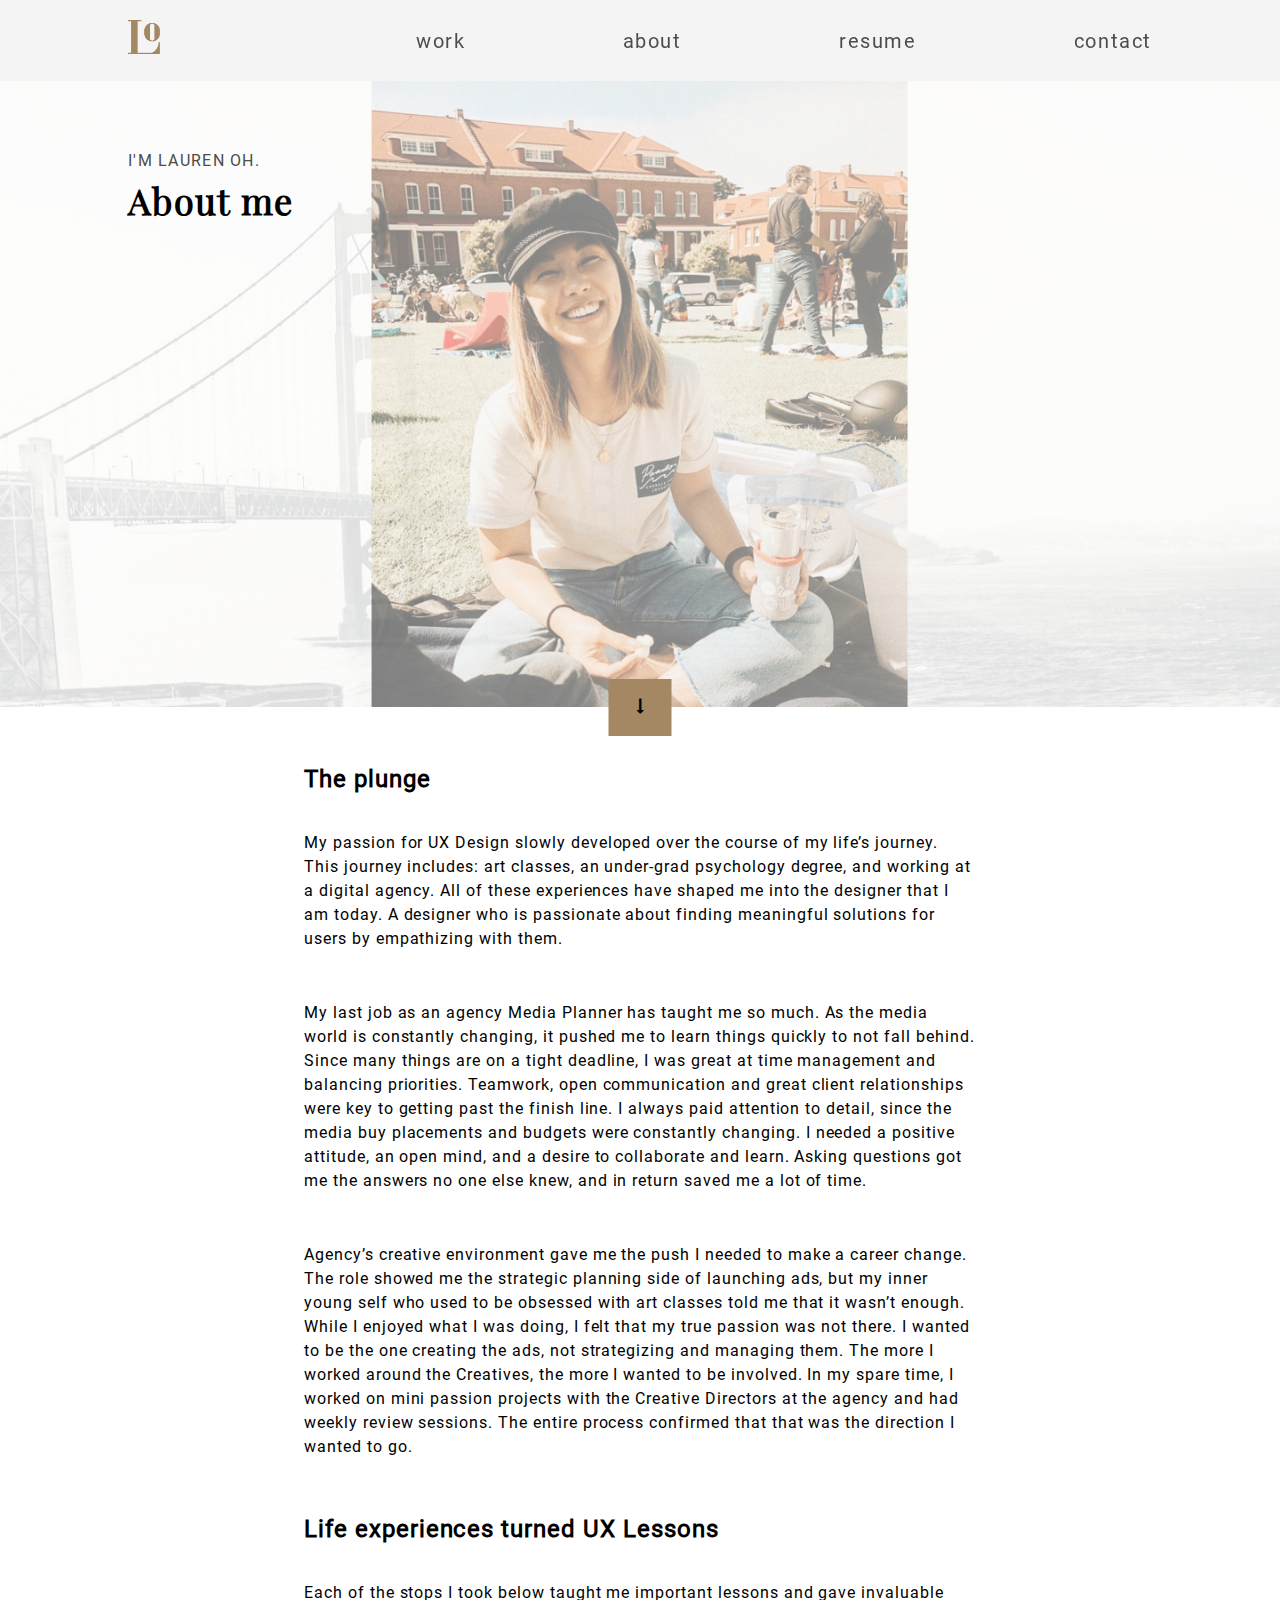
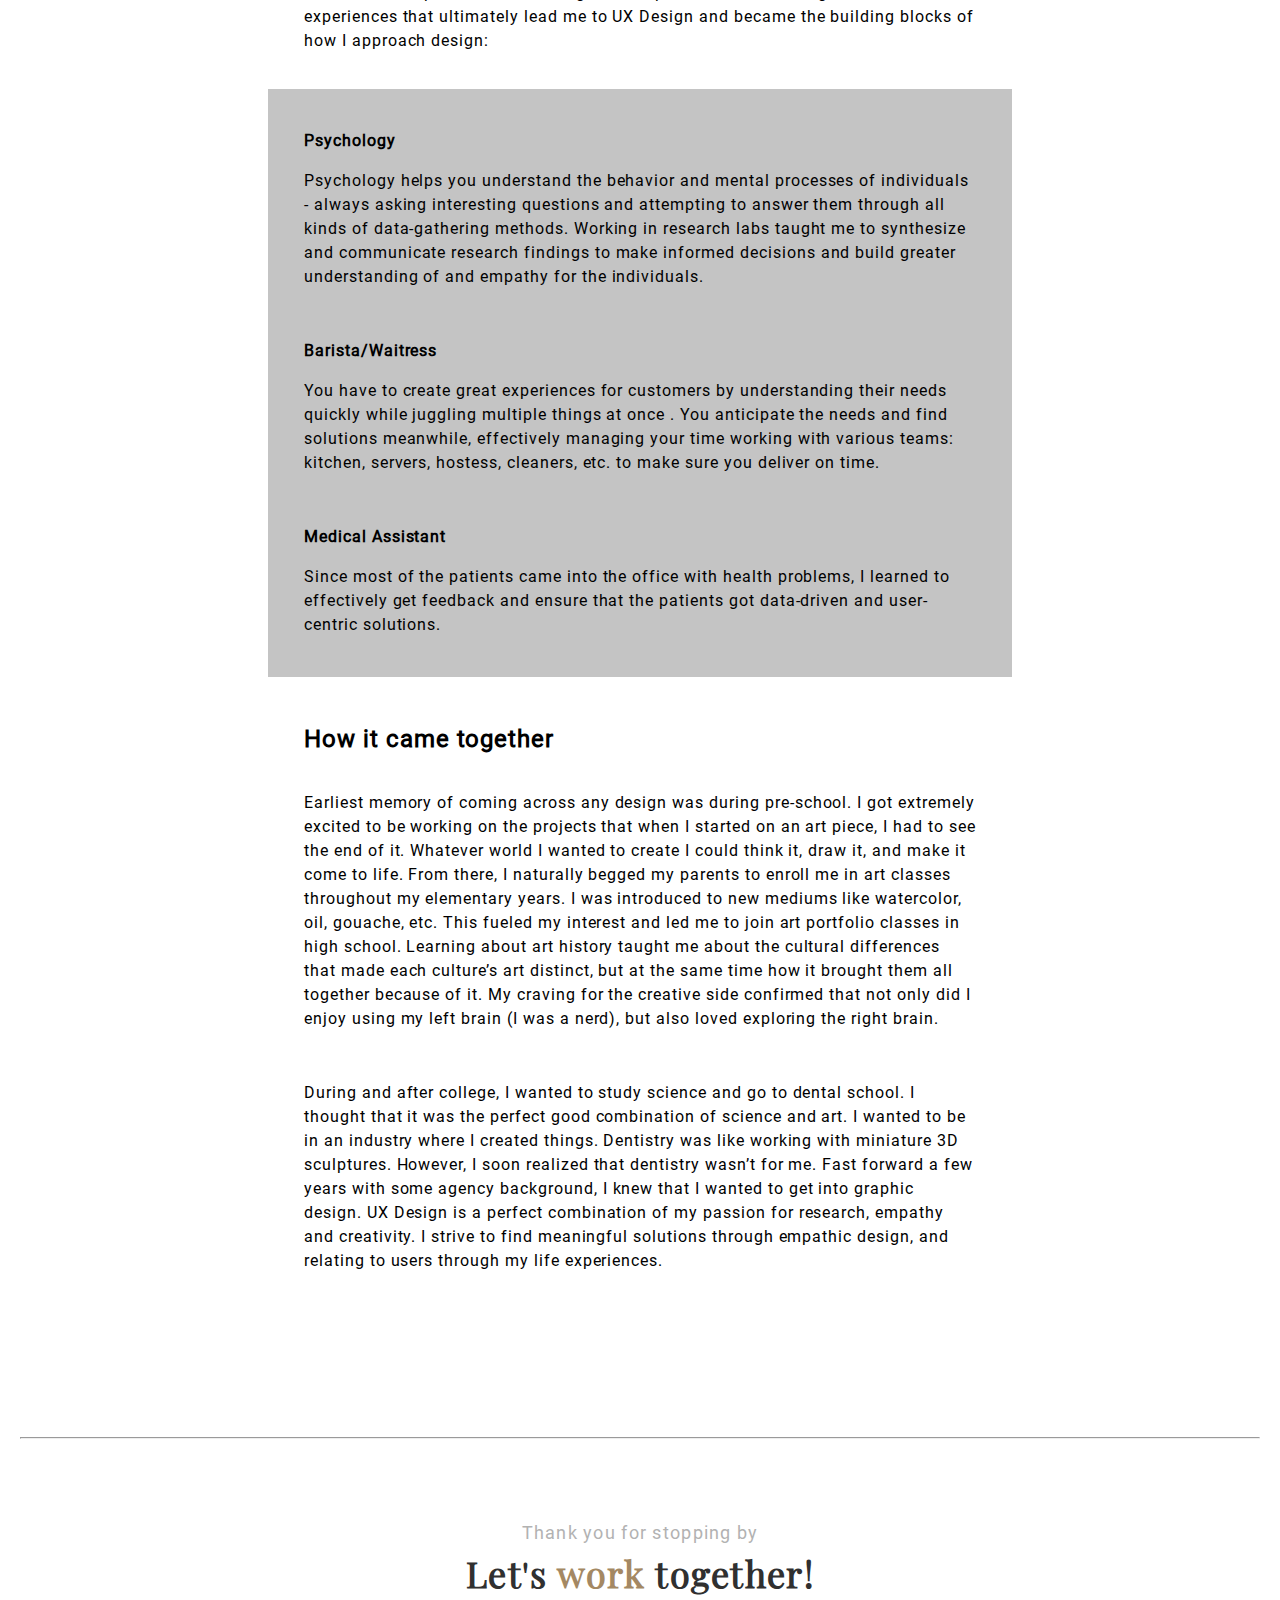
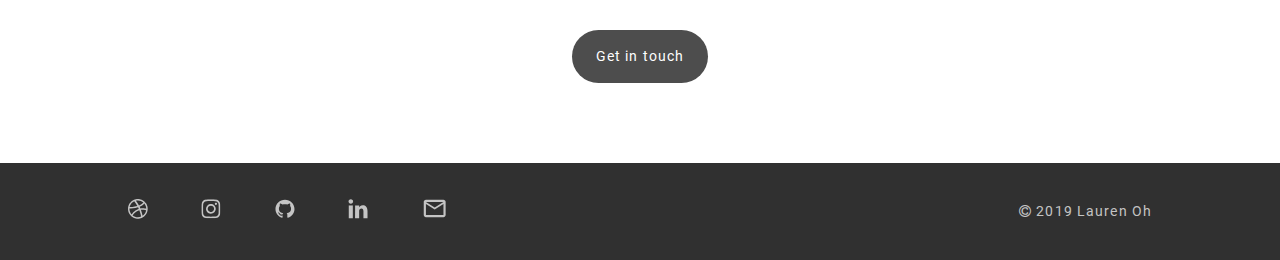
==== about-me.html @ 74358681 "resume update" ====
<!DOCTYPE html>
<html lang="en">
<head>
  <!-- Global site tag (gtag.js) - Google Analytics -->
  <script async src="https://www.googletagmanager.com/gtag/js?id=G-BFFGH9ZVQP"></script>
  <script>
    window.dataLayer = window.dataLayer || [];
    function gtag(){dataLayer.push(arguments);}
    gtag('js', new Date());

    gtag('config', 'G-BFFGH9ZVQP');
  </script>
  <link rel="icon" type="image/png" href="images/favicon-16x16.png" sizes="16x16">
  <link rel="icon" type="image/png" href="images/favicon-32x32.png" sizes="32x32">
  <link rel="icon" type="image/png" href="images/logo_1.png" sizes="96x96">
  <link rel="icon" type="image/png" href="images/android-chrome-192x192.png" sizes="160x160">
  <link rel="icon" type="image/png" href="images/android-chrome-192x192.png" sizes="196x196">
  <link rel="apple-touch-icon" sizes="57x57" href="images/apple-touch-icon-180x180.png">
  <link rel="apple-touch-icon" sizes="114x114" href="images/apple-touch-icon-180x180.png">
  <link rel="apple-touch-icon" sizes="72x72" href="images/apple-touch-icon-180x180.png">
  <link rel="apple-touch-icon" sizes="144x144" href="images/apple-touch-icon-180x180.png">
  <link rel="apple-touch-icon" sizes="60x60" href="images/apple-touch-icon-180x180.png">
  <link rel="apple-touch-icon" sizes="120x120" href="images/apple-touch-icon-180x180.png">
  <link rel="apple-touch-icon" sizes="76x76" href="images/apple-touch-icon-180x180.png">
  <link rel="apple-touch-icon" sizes="152x152" href="images/apple-touch-icon-180x180.png">
  <meta name="msapplication-TileColor" content="#2b5797">
  <meta name="msapplication-TileImage" content="/mstile-144x144.png">

  <title>Product Designer | Lauren Oh</title>
  <meta name="viewport" content="width=device-width, intial-scale=1">
  <!-- Font Awesome -->
  <link href="https://maxcdn.bootstrapcdn.com/font-awesome/4.7.0/css/font-awesome.min.css" rel="stylesheet">
  <!-- Custom Styles -->
  <link rel="stylesheet" href="styles/normalize.css">
  <link rel="stylesheet" href="styles/main.css">
  <link rel="stylesheet" href="styles/about-me.css">
  <link rel="stylesheet" href="styles/project.css">
  <link rel="stylesheet" href="styles/project2.css">
  <link rel="stylesheet" href="styles/contact.css">
  <link rel="stylesheet" type="text/css" href="styles/animate.css">
</head>

  <body>
    <nav class="navbar-position">
      <div class="navbar-container">
        <a href="/index.html"><img src="images/logo_1.png" alt="logo" width="32" height="34"></a>
        <div class="navbar-section">
          <a href="/index.html#work" class="navbar-word navbar-work">work</a>
          <a href="/about-me.html" class="navbar-word">about</a>
          <a href="https://drive.google.com/file/d/1PyAmIOdvQOz393U9qEhTdmQuK_YVWZwz/view?usp=sharing" target="_blank" class="navbar-word">resume</a>
          <a href="/contact.html" class="navbar-word">contact</a>
        </div>
      </div>
    </nav>

    <section class="main-container about-me-container">
      <div class="about-me-box mx-auto">
        <h1 class="lauren-header small-font">I'M LAUREN OH.</h1>
        <p class="lauren-large-header font-bold larger-font">About me</p>
      </div>
      <button class="arrow-box"><i class="fa fa-long-arrow-down" aria-hidden="true"></i></button>
    </section>

    <section class="about-container plunge-paragraph mx-auto">
      <h1 class="font-bold about-section-header">The plunge</h1>
      <br>
        <p class="about-paragraph about-section-font">My passion for UX Design slowly developed over the course of my life’s journey. This journey includes: art classes, an under-grad psychology degree, and working at a digital agency. All of these experiences have shaped me into the designer that I am today. A designer who is passionate about finding meaningful solutions for users by empathizing with them.</p>
        <br>
        <p class="about-paragraph about-section-font">My last job as an agency Media Planner has taught me so much. As the media world is constantly changing, it pushed me to learn things quickly to not fall behind. Since many things are on a tight deadline, I was great at time management and balancing priorities. Teamwork, open communication and great client relationships were key to getting past the finish line. I always paid attention to detail, since the media buy placements and budgets were constantly changing. I needed a positive attitude, an open mind, and a desire to collaborate and learn. Asking questions got me the answers no one else knew, and in return saved me a lot of time.</p>
        <br>
        <p class="about-paragraph about-section-font">Agency’s creative environment gave me the push I needed to make a career change. The role showed me the strategic planning side of launching ads, but my inner young self who used to be obsessed with art classes told me that it wasn’t enough. While I enjoyed what I was doing, I felt that my true passion was not there. I wanted to be the one creating the ads, not strategizing and managing them. The more I worked around the Creatives, the more I wanted to be involved. In my spare time, I worked on mini passion projects with the Creative Directors at the agency and had weekly review sessions. The entire process confirmed that that was the direction I wanted to go.</p>
        <br><br>
      <h1 class="font-bold about-section-header">Life experiences turned UX Lessons</h1>
        <br>
        <p class="about-paragraph about-section-font">Each of the stops I took below taught me important lessons and gave invaluable experiences that ultimately lead me to UX Design and became the building blocks of how I approach design:</p>
    </section>

    <div class="about-container job-section">
      <p class="about-section-font"><span class="font-bold">Psychology</span></p>
      <p class="about-section-font">Psychology helps you understand the behavior and mental processes of individuals - always asking interesting questions and attempting to answer them through all kinds of data-gathering methods. Working in research labs taught me to synthesize and communicate research findings to make informed decisions and build greater understanding of and empathy for the individuals.</p>
      <br>
      <p class="about-section-font"><span class="font-bold">Barista/Waitress</span></p>
      <p class="about-section-font">You have to create great experiences for customers by understanding their needs quickly while juggling multiple things at once . You anticipate the needs and find solutions meanwhile, effectively managing your time working with various teams: kitchen, servers, hostess, cleaners, etc. to make sure you deliver on time.</p>
      <br>
      <p class="about-section-font"><span class="font-bold">Medical Assistant</span></p>
      <p class="about-section-font">Since most of the patients came into the office with health problems, I learned to effectively get feedback and ensure that the patients got data-driven and user-centric solutions.</p>
    </div><br>

    <section class="about-container last-paragraph mx-auto">
      <h1 class="font-bold about-section-header">How it came together</h1>
        <br>
        <p class="about-paragraph about-section-font">Earliest memory of coming across any design was during pre-school. I got extremely excited to be working on the projects that when I started on an art piece, I had to see the end of it. Whatever world I wanted to create I could think it, draw it, and make it come to life. From there, I naturally begged my parents to enroll me in art classes throughout my elementary years. I was introduced to new mediums like watercolor, oil, gouache, etc. This fueled my interest and led me to join art portfolio classes in high school. Learning about art history taught me about the cultural differences that made each culture’s art distinct, but at the same time how it brought them all together because of it. My craving for the creative side confirmed that not only did I enjoy using my left brain (I was a nerd), but also loved exploring the right brain.</p>
        <br>
        <p class="about-paragraph about-section-font">During and after college, I wanted to study science and go to dental school. I thought that it was the perfect good combination of science and art. I wanted to be in an industry where I created things. Dentistry was like working with miniature 3D sculptures. However, I soon realized that dentistry wasn’t for me. Fast forward a few years with some agency background, I knew that I wanted to get into graphic design. UX Design is a perfect combination of my passion for research, empathy and creativity. I strive to find meaningful solutions through empathic design, and relating to users through my life experiences.</p>
    </section>

    <hr class="final-line grey-line">

    <section class="main-container thankyou-container">
      <h1 class="thank-you">Thank you for stopping by</h1>
      <h2 class="work-together larger-font">Let's <span class="highlighted-text">work</span> together!</h2>
      <a href="mailto:yjo0101@gmail.com"><div class="primary-button">Get in touch</div></a>
    </section>

    <footer class="main-container footer">
      <div class="footer-flex">
        <div class="footer-items-flex flex-1">
          <a href="https://dribbble.com/laurenoh" target="_blank"><img src="images/dribbble.svg" alt="instagram" width="20" height="20"></a>
          <a href="https://www.instagram.com/laurenoh/" target="_blank"><img src="images/instagram.svg" alt="instagram" width="20" height="20"></a>
          <a href="https://github.com/laurenoh" target="_blank"><img src="images/github.svg" alt="github" width="20" height="20"></a>
          <a href="https://www.linkedin.com/in/laurenyoh/" target="_blank"><img src="images/linkedin.svg" alt="linkedin" width="20" height="20"></a>
          <a href="/contact.html" target="_blank"><img src="images/email.svg" alt="email" width="27" height="27"></a>
        </div>
        <div>
          <i class="copyright fa fa-copyright" aria-hidden="true"></i> 2019 Lauren Oh
        </div>
      </div>
    </footer>

    <script src="./main.js"></script>


</body>


</html>
---- styles/main.css ----
@font-face {
  font-family: Roboto;
  src: url("../fonts/roboto-v20-latin-regular.woff");
}

@font-face {
  font-family: PlayfairDisplay;
  src: url("../fonts/playfair-display-v15-latin-regular.woff");
}

h1, h2, h3, h4, li {
  font-weight: normal;
  font-size: inherit;
  font-weight: inherit;
  margin: 0;
}

body {
  margin: 0;
}

html {
  line-height: 1.5;
}

a:link {
  text-decoration: none;
  color: #4d4d4d;
}

a:visited {
  text-decoration: none;
  color: #4d4d4d;
}

a:hover {
  text-decoration: underline;
  color: #4d4d4d;
}

a:active {
  text-decoration: none;
  color: #4d4d4d;
}

img {
  max-width: 100%
}

.main-container {
  font-family: Roboto, san-sans-serif;
  letter-spacing: 0.08em;
  padding: 1.25rem .5rem;
}

.navbar-position {
  position: sticky;
  top: 0;
  background-color: rgba(243, 243, 243, 0.95);
  z-index:1;
}

.navbar-container {
  display: flex;
  flex-direction: row;
  align-items: center;
  margin-left: auto;
  margin-right: auto;
  padding: 1.25rem;
  max-width: 64rem;
}

.navbar-section{
  display: flex;
  flex-direction: row;
  justify-content: space-between;
  flex: 1 1 0%;
  margin-left: 1.25rem
}

@media only screen and (min-width: 768px) {
  .navbar-section{
    margin-left: 16rem;
  }
}

.navbar-word {
  color: #4d4d4d;
  font-size: .875rem;
  font-family: Roboto, san-sans-serif;
  letter-spacing: 0.08em;
  text-decoration: none;
}

@media only screen and (min-width: 768px) {
  .navbar-word {
    font-size: 1.25rem;
  }
}
@media only screen and (min-width: 1024px) {
  .navbar-word {
    font-size: 1.25rem;
  }
}

.info-section {
  background-image: url("../images/heroimage.png");
  background-size: cover;
  padding-bottom: 7.5rem;
  background-repeat: no-repeat;
  background-position: center;
  position: relative;
  text-align: center;
  display: flex;
  justify-content: center;
  align-items: center;
  flex-direction: column;
}


.intro-header {
  color: #4d4d4d;
  margin-top: 4.5rem;
  margin-bottom: 3.75rem;
  font-size: 1rem;
}

.intro-message {
  color: #303030;
  letter-spacing: 0em;
  margin-bottom: 3.5rem;
  font-size: 1.5rem;
  font-weight: bold;
  line-height: 1.625;
  max-width: 24rem;
  animation-delay: 1s;
}

@media only screen and (min-width: 768px) {
  .intro-message {
  font-size: 1.875rem;
  max-width: 36rem;
  }
}

@media only screen and (min-width: 1024px) {
  .intro-message {
  font-size: 1.875rem;
  }
}

.highlighted-text {
  color: #A48863;
}

.fade-work {
  animation-delay: 2s;
}


.primary-button {
  background-color: #4d4d4d;
  border-radius: 2.9375rem;
  letter-spacing: 0.08em;
  border: none;
  color: #ffffff;
  font-size: .75rem;
  padding: 1rem 1.5rem;
  display: inline-block;
}

@media only screen and (min-width: 1024px) {
  .primary-button {
  font-size: .875rem;
  }
}


.arrow-box {
  background-color: #A48863;
  border: none;
  bottom: -1.8rem;
  padding: 1.2rem 1.75rem;
  left: 50%;
  position: absolute;
  transform: translateX(-50%);
}

/*--Landing page profile picture
.profile-backdrop {
  align-items: flex-end;
  background-image: url("../images/profile-backdrop.jpg");
  background-size: cover;
  background-position: center;
  display: flex;
  height: 70vw;
}

.profile-picture {
  background-image: url("../images/profile-picture.jpg");
  background-size: cover;
  background-position: center;
  height: 100%;
  margin-left: 25vw;
  width: 50vw;
}

.about-me-button {
  border-radius: 0rem;
  font-family: sans-serif;
  flex-grow: 1;
  font-size: .625rem;
  white-space: normal;
}
*/
.recent-work-padding {
  padding-bottom: 8rem;
}

.recent-work {
  color: #4d4d4d;
  text-align: center;
  font-size: .75rem;
  padding-top: 7rem;
  padding-bottom: 3rem;
}

@media only screen and (min-width: 768px) {
  .recent-work {
  font-size: 1rem;
  }
}

@media only screen and (min-width: 1024px) {
  .recent-work {
  font-size: 1.125rem;
  }
}

.recent-arrow {
  padding-top: .75rem;
}

.fade-cs {
  animation-delay: 1s;
}

.case-study-container {
  display: flex;
  flex-direction: column;
  max-width: 64rem;
  margin-left:auto;
  margin-right: auto;
}

@media only screen and (min-width: 768px) {
  .case-study-container {
  flex-direction: row;
  }
}


.case-study-box {
  margin-top: 1.125rem;
  margin-bottom: 1.125rem;
  padding: 2rem 2rem;
  background-color: #f3f3f3;
  background-image: url("../images/cut-dashboard.png");
  background-position: right;
  background-repeat: no-repeat;
  background-size: 140px;
  width: 100%;
  max-width: 20rem;
  margin-left: auto;
  margin-right: auto;
}

.case-study-box:hover, .case-study-box2:hover {
  cursor: pointer;
  background-color: #e6e6e6;
  transition: background-color .125s;
}

.case-study-box2 {
  margin-top: 1.125rem;
  margin-bottom: 1.125rem;
  padding: 2rem 2rem;
  background-color: #f3f3f3;
  background-image: url("../images2/mobile-dashboard.svg");
  background-position: right 30px center;
  background-repeat: no-repeat;
  width: 100%;
  max-width: 20rem;
  margin-left: auto;
  margin-right: auto;
  background-size: 80px;
}

.case-study {
  color: #4d4d4d;
  font-size: .75rem;
  margin: 0.67em 0;
}

.case-study-name {
  color: #303030;
  font-size: 1.125rem;
  font-weight: bold;
}

.case-study-type1 {
  color: #76956C;
  font-weight: bold;
  font-size: 1.125rem;
}

.case-study-type2 {
  color: #A27870;
  font-weight: bold;
  font-size: 1.125rem;
}

.large-arrow-right {
  color: #c4c4c4;
  font-size: 1.875rem;
}

.view-work {
  color: #4d4d4d;
  display:flex;
  justify-content: space-between;
}



.skills-container {
  padding: 8rem 1.25rem;
}

@media only screen and (min-width: 768px) {
  .skills-container {
  padding: 12rem 1.25rem;
  }
}

.skills-box {
  max-width: 64rem;
  margin-left: auto;
  margin-right: auto;
  display: flex;
  flex-direction: column;

}

@media only screen and (min-width: 768px) {
  .skills-box {
  flex-direction: row;
  }
}

.skills-text-alignment {
  flex: 1 1 0%;
}

@media only screen and (min-width: 1024px) {
  .skills-text-alignment {
    padding-right: 12rem;
  }
}

.skills-info {
  background-color: #4d4d4d;
  color: #c4c4c4;
}


.skills-question {
  color: #ffffff;
  font-family: PlayfairDisplay;
  max-width: 31.25rem;
  font-weight: bold;
  font-size: 1.5rem;
  margin: 0;
}

.skills-sentences {
  letter-spacing: .08em;
  font-size: 1rem;
}

.skills-details {
  display: flex;
  flex-direction: row;
}

.skills-list {
  color: #ffffff;
  display: block;
  padding-bottom: 2rem;
  font-size: .75rem;
}

@media only screen and (min-width: 768px) {
  .skills-list {
  font-size: .875rem;
  }
}

@media only screen and (min-width: 1024px) {
  .skills-list {
  font-size: .875rem;
  }
}

.skills-list-placement {
  display: flex;
  flex-direction: column;
  padding-top: 2.5rem;
  flex: 1 1 0%;
  margin-left: 4rem;
  margin-right: 4rem;
}

.skills-header {
  color: #A48863;
  font-size: .75rem;
}

.skills-list-padding {
  padding-left: 0rem;
  list-style: none;
  margin: 0;
  padding: 0;
}

.language {
  margin-left: 4rem;
}

.design-list {
  color: #ffffff;
  display: block;
  margin-bottom: .375rem;
  font-size: .75rem;
}

@media only screen and (min-width: 768px) {
  .design-list {
  font-size: .875rem;
  }
}

@media only screen and (min-width: 1024px) {
  .design-list {
  font-size: .875rem;
  }
}

.language-list {
  color: #ffffff;
  display: block;
  margin-bottom: .375rem;
  font-size: .75rem;
}

@media only screen and (min-width: 768px) {
  .language-list {
  font-size: .875rem;
  }
}

@media only screen and (min-width: 1024px) {
  .language-list {
  font-size: .875rem;
  }
}

.mentor-container {
  background-color: #C2B2A4;
  background: rgba(194, 178, 164, 0.3);
  color: #303030;
  padding: 8rem 1.25rem;
}

@media only screen and (min-width: 768px) {
  .mentor-container {
  padding: 12rem 1.25rem;
  }
}

.mentor-box {
  max-width: 64rem;
  margin-left: auto;
  margin-right: auto;
  display: flex;
  flex-direction: column;
}

@media only screen and (min-width: 768px) {
  .mentor-box {
  flex-direction: row;
  }
}

.mentor-text-alignment {
  flex: 1 1 0%;
}

@media only screen and (min-width: 1024px) {
  .mentor-text-alignment {
    padding-right: 12rem;
  }
}

.mentor-review {
  color: #303030;
  font-family: PlayfairDisplay;
  font-weight: bold;
  font-size: 1.5rem;
  margin: 0rem;
}

.mentor-sentences {
  letter-spacing: .08em;
  font-size: 1rem;
}

.mentor-image-container {
  display: flex;
  justify-content: space-around;
}

.mentor-image-items {
  margin-top: 2.5rem;
  margin-bottom: 2.5rem;
  font-size: .75rem;
  text-align: center;
  display: flex;
  justify-content: center;
  align-items: center;
  flex-direction: column;
}

.mentor-picture {
  margin-bottom: 1rem;
}

.line-margin {
  margin: 2.5rem 1.25rem 0rem 1.25rem;
}

.thankyou-container {
  text-align: center;
  padding-top: 5rem;
  padding-bottom: 5rem;
}

.thank-you {
  color: #b2b2b2;
  font-size: .75rem;
  margin-bottom: 0rem;
}

@media only screen and (min-width: 768px) {
  .thank-you {
  font-size: .875rem;
  }
}

@media only screen and (min-width: 1024px) {
  .thank-you {
  font-size: 1.125rem;
  }
}

.work-together {
  font-family: PlayfairDisplay;
  color: #303030;
  margin-top: 0rem;
  margin-bottom: 1.875rem;
}

.footer {
  background-color: #303030;
  color: #c4c4c4;
  padding: .75rem;
  font-size: .75rem;
  text-align: right;
}

@media only screen and (min-width: 1024px) {
  .footer {
  font-size: .875rem;
  }
}

.footer-flex {
  display: flex;
  flex-direction: row;
  justify-content: space-between;
  align-items: center;
  padding: 1.25rem;
  max-width: 64rem;
  margin-left: auto;
  margin-right: auto;
}

.footer-items-flex {
  display: flex;
  flex-direction: row;
  justify-content: space-between;
  align-items: center;
  max-width: 20rem;
}

.copyright {
  margin-left: 2.5rem;
}
---- styles/about-me.css ----
@font-face {
  font-family: Roboto;
  src: url("../fonts/roboto-v20-latin-regular.woff");
}

@font-face {
  font-family: PlayfairDisplay;
  src: url("../fonts/playfair-display-v15-latin-regular.woff");
}

h1, h2, h3, h4, li {
  font-weight: normal;
}

.about-container {
  font-family: Roboto, san-sans-serif;
  letter-spacing: 0.08em;
  padding: 1.25rem;
  font-size: .75rem;
  max-width: 90rem;
}

.about-me-container{
  position: relative;
  padding: 4.25rem 1.25rem 25rem 1.25rem;
}

.about-me-container::after {
  content: "";
  background-image: url("../images/about-profile-picture.jpg");
  background-size: cover;
  background-repeat: no-repeat;
  background-position: center;

  opacity: 0.7;
  top: 0;
  left: 0;
  bottom: 0;
  right: 0;
  position: absolute;
  z-index: -1;
}

.about-me-box {
  max-width: 64rem;
  margin: 0rem .5rem;
}

.lauren-header {
  color: #4d4d4d;
  margin-top: 0rem;
}

.lauren-large-header {
  font-family: PlayfairDisplay;
  margin-top: 0rem;
  margin-bottom: 5rem;
}





.small-header {
  color: #4d4d4d;
  margin-top: 3.375rem;
}

.large-header {
  font-family: PlayfairDisplay;
  margin-top: 0rem;
  margin-bottom: 5rem;
}

.plunge-paragraph {
  padding-top: 3.375rem;
  padding-bottom: 1.25rem;
}

@media only screen and (min-width: 1024px) {
  .plunge-paragraph {
    max-width: 42rem;
    padding-left: 0rem;
    padding-right: 0rem;
  }
}

.about-section-font {
  font-size: .75rem;
}

@media only screen and (min-width: 768px) {
  .about-section-font  {
    font-size: .875rem;
  }
}
@media only screen and (min-width: 1024px) {
  .about-section-font  {
    font-size: 1rem;
  }
}

.about-section-header {
  font-size: 1rem;
}

@media only screen and (min-width: 768px) {
  .about-section-header  {
    font-size: 1.125rem;
  }
}
@media only screen and (min-width: 1024px) {
  .about-section-header  {
    font-size: 1.5rem;
  }
}

.job-section {
  background-color: #C4C4C4;
  margin-left: 20px;
  margin-right: 20px;
  padding: 24px 36px;
  max-width: 42rem;
}

@media only screen and (min-width: 1024px) {
  .job-section {
    margin-left: auto;
    margin-right: auto;
  }
}

.last-paragraph {
  font-size: 12px;
  letter-spacing: 0.08em;
  max-width: 42rem;
}

@media only screen and (min-width: 1024px) {
  .last-paragraph {
    padding-left: 0;
    padding-right: 0;
  }
}
---- styles/project.css ----
@font-face {
  font-family: Roboto;
  src: url("../fonts/roboto-v20-latin-regular.woff");
}

@font-face {
  font-family: PlayfairDisplay;
  src: url("../fonts/playfair-display-v15-latin-regular.woff");
}

h1, h2, h3, h4, li {
  font-weight: normal;
}

.paragraph-padding {
  padding-top: .5rem;
  padding-bottom: 1.25rem;
}

.mx-auto {
  margin-left: auto;
  margin-right: auto;
}

.flex-1 {
  flex: 1 1 0%;
}

.heading-bold {
  font-weight: bold;
}

.header-gap {
  margin-top: 4rem;
}

.italicized {
  font-style: italic;
}

.font-bold {
  font-weight: bolder;
}

/*text-xs md:text-sm lg:text-base */
.small-font {
  font-size: .75rem;
}

@media only screen and (min-width: 768px) {
  .small-font  {
    font-size: .875rem;
  }
}
@media only screen and (min-width: 1024px) {
  .small-font  {
    font-size: 1rem;
  }
}

/*text-sm lg:text-base*/
.medium-font {
  font-size: .875rem;
}

@media only screen and (min-width: 1024px) {
  .medium-font  {
    font-size: 1rem;
  }
}

/* text-base md:text-base lg:text-xl */
.summary-text {
  font-size: 1rem;
}
@media only screen and (min-width: 1024px) {
  .summary-text {
    font-size: 1.25rem;
  }
}

/*text-2xl md:text-3xl lg:text-4xl */
.larger-font {
  font-size: 1.5rem;
  font-weight: bold;
}

@media only screen and (min-width: 768px) {
  .larger-font {
    font-size: 1.875rem;
  }
}

@media only screen and (min-width: 1024px) {
  .larger-font {
    font-size: 2.25rem;
  }
}

.cs-grid-layout  {
  max-width: 64rem;
  margin-left: auto;
  margin-right: auto;
}

.project-container {
  color: #303030;
  padding: 8rem 1.25rem 0rem 1.25rem;
  font-family: Roboto, san-sans-serif;
  font-size: .75rem;
  letter-spacing: 0.08em;
  max-width: 64rem;
}

.cs-top-box {
  padding: 4.25rem 1.25rem;
  margin: auto;
  position: relative;
}

.cs-top-box::after {
  content: "";
  background-color: #C2B2A4;
  background-size: cover;
  opacity: 0.3;
  top: 0;
  left: 0;
  bottom: 0;
  right: 0;
  position: absolute;
  z-index: -1;
}

.light-gray-font {
  color: #b2b2b2;
}

.dark-gray-font {
  font-family: PlayfairDisplay;
  color: #303030;
  margin-top: 1rem;
  margin-bottom: 1rem;
}
@media only screen and (min-width: 768px) {
  .dark-gray-font {
    font-size: 1.875rem;
  }
}
@media only screen and (min-width: 1024px) {
  .dark-gray-font  {
    font-size: 2.25rem;
  }
}

.dashboard-margin {
  margin: auto;
}

.summary-spacing {
  margin-top: 0rem;
}

@media only screen and (min-width: 768px) {
  .summary-spacing {
    margin-top: 2.5rem;
  }
}

.prototype-buttons {
  display: flex;
  flex-direction: row;
  max-width: 64rem;
  justify-content: flex-end;
}

.secondary-button {
  background-color: #ffffff;
  border-radius: 2.9375rem;
  border: .0625rem solid black;
  color: #303030;
  letter-spacing: 0.08em;
  font-size: .75rem;
  padding: 1rem 1.5rem;
}

@media only screen and (min-width: 768px) {
  .secondary-button {
    font-size: .875rem;
  }
}

.column-container {
  margin: auto;
  text-align: center;
  display: flex;
  flex-direction: column;
}

@media only screen and (min-width: 768px) {
  .column-container  {
    flex-direction: row;
  }
}

.column-heading {
  padding-top: .5rem;
  padding-bottom: .5rem;
}

.remove-bullet {
  list-style-type: none;
  margin: 0rem;
  padding: 0rem;
}

@media only screen and (min-width: 768px) {
  .side-borders {
    border-left: .0625rem solid gray;
    border-right: .0625rem solid gray;
  }
}

.overview-container {
  display: flex;
  flex-direction: column;
  color: #303030;
  padding: 8rem 1.25rem 0rem 1.25rem;
  font-family: Roboto, san-sans-serif;
  font-size: .75rem;
  letter-spacing: 0.08em;
  max-width: 64rem;
}

@media only screen and (min-width: 768px) {
  .overview-container {
    flex-direction: row;
  }
}

.list-height {
    line-height: 1.875rem;
}

.landing-pg-container {
  margin-bottom: 5rem;
}

.landing-pg {
  display: block;
  margin: auto;
  max-height: 60rem;
}

@media only screen and (min-width: 768px) {
  .landing-pg {
    margin-right: 0rem;
    margin-left: 0rem;
    max-height: 100rem;
  }
}

@media only screen and (min-width: 1024px) {
  .landing-pg {
    max-height: 200rem;
  }
}

.data-background {
  background: rgba(207, 203, 203, 0.3);
}

.data-section {
  background-color: #FFFFFF;
  margin-top: 1.25rem;
  margin-bottom: 1.25rem;
  padding: 2rem;
  letter-spacing: 0rem;
}

@media only screen and (min-width: 768px) {
  .data-section{
    padding: 2.5rem;
  }
}

.item-1 {
  grid-area: prevalence;
}

.item-2 {
  grid-area: personal;
}

.item-3 {
  grid-area: most;
}

.item-4 {
  grid-area: sharing;
}

.item-5 {
  grid-area: creating;
}

.item-6 {
  grid-area: ease;
}

@media only screen and (min-width: 0px) {
  .data-grid-layout  {
    display: grid;
    grid-template-columns: 1fr 1fr;
    grid-column-gap: 25px;
    grid-template-rows: 1fr 1fr 1fr;
    grid-row-gap: 15px;
    grid-template-areas:
    "prevalence personal"
    "most sharing"
    "creating ease"
  }
}

@media only screen and (min-width: 768px) {
  .data-grid-layout  {
    display: grid;
    grid-template-columns: 1fr 1fr 1fr;
    grid-column-gap: 80px;
    grid-template-rows: 1fr 1fr;
    grid-row-gap: 50px;
    grid-template-areas:
    "prevalence personal most"
    "sharing creating ease"
  }
}

.percentage {
  font-family: PlayfairDisplay;
  color: #A17870;
  font-size: 1.5rem;
  font-weight: bold;
}

@media only screen and (min-width: 768px) {
  .percentage {
    font-size: 1.875rem;
  }
}

@media only screen and (min-width: 1024px) {
  .percentage {
    font-size: 3rem;
  }
}

.paragraph-text {
  font-size: .75rem;
}

@media only screen and (min-width: 768px) {
  .paragraph-text  {
    font-size: 1rem;
  }
}

@media only screen and (min-width: 1024px) {
  .paragraph-text  {
    font-size: 1.25rem;
  }
}

.competitive-analysis-container {
  padding-top: 5rem;
  padding-bottom: 5rem;
}

.button-container {
  display: flex;
  flex-direction: column;
}

@media only screen and (min-width: 768px) {
  .button-container {
    flex-direction: row;
    justify-content: flex-end;
  }
}

.buttons-items {
  align-self: flex-end;
}

@media only screen and (min-width: 768px) {
  .buttons-items {
    align-self: auto;
  }
}

.swot-spacing {
  margin-right: 0rem;
}

@media only screen and (min-width: 768px) {
  .swot-spacing{
    margin-right: 1.25rem;
  }
}

.analysis-spacing {
  margin-top: 1.25rem;
}

@media only screen and (min-width: 768px) {
  .analysis-spacing {
    margin-top: 0rem;
  }
}

.fa-long-arrow-right {
  margin-left: .5rem;
}

.finding-heading {
  padding-top: 3rem;
}

.cloud-container {
  display: flex;
  flex-direction: row;
  align-items: center;
  justify-content: space-around;
  padding-top: 2rem;
  padding-bottom: 2rem;
}

.cloud-flex {
  display: flex;
  flex-direction: row;
  align-items: center;
}

.icon-spacing {
  margin-left: 1rem;
}

.findings {
  padding-bottom: 5rem;
}

.user-persona-container {
  margin-bottom: 1.25rem;
  letter-spacing: 0;
  display: flex;
  flex-direction: column;
}

@media only screen and (min-width: 768px) {
  .user-persona-container {
    flex-direction: row;
    justify-content: space-around;
  }
}

.persona-box {
  max-width: 20rem;
  margin-top: 0rem;
}

@media only screen and (min-width: 1024px) {
  .persona-box {
    max-width: 26rem;
  }
}

.persona-items {
  display: flex;
  flex-direction: row;
  justify-content: space-between;
}

.persona-quote {
 display: flex;
 flex-direction: row;
 justify-content: space-between;
 margin-top: 1.25rem;
}

.persona-button-spacing {
  margin-bottom: 5rem;
}

.persona-padding {
  padding-left: 1.25rem;
}

.frustration {
  margin-top: 1rem;
  margin-bottom: .5rem;
}
.motivation {
  margin-bottom: .5rem;
}

.motivation-p {
  margin-top: 0;
  margin-bottom: 1.25rem;
}


@media only screen and (min-width: 768px) {
  .daniel-box {
    margin-right: 2rem;
  }
}

@media only screen and (min-width: 768px) {
  .david-box {
    margin-left: 2rem;
  }
}
.persona-name {
  letter-spacing: 0.08em;
  font-weight: bold;
  font-size: 1.125rem;
  margin: 0;
}

@media only screen and (min-width: 768px) {
  .persona-name {
    font-size: 1.25rem;
  }
}
@media only screen and (min-width: 1024px) {
  .persona-name {
    font-size: 1.875rem;
  }
}

.persona-text {
  font-weight: bold;
  margin-top: .5rem;
  margin-bottom: .5rem;
}


@media only screen and (min-width: 768px) {
  .mdpy20 {
    padding-top: 5rem;
    padding-bottom: 5rem;
  }
}

.user-story-content {
  max-width: 32rem;
}

.user-flow-container {
  padding-bottom: 5rem;
  padding-top: 5rem;
}

.sharing {
  font-weight: bold;
  padding-top: .5rem;
}

.flow-image {
    background-image: url("../images/user_flow.svg");
    background-size: contain;
    background-repeat: no-repeat;
    background-position: center;
    height: 20rem;
    margin-top: 1.25rem;
    margin-bottom: 1.25rem;
}

@media only screen and (min-width: 768px) {
  .flow-image {
    height: 50rem;
  }
}


.flow-button {
  display: flex;
  justify-content: flex-end;
  align-content: flex-end;
}

.logos-list-spacing {
  margin-top: 2rem;
  display: flex;
  flex-direction: column;
  justify-content: space-around;
}

@media only screen and (min-width: 768px) {
  .logos-list-spacing {
    flex-direction: row;
  }
}

/* .image-width {
  width: 100%;
}

@media only screen and (min-width: 768px) {
  .image-width {
    width: 70%;
  }
} */

.list-flex {
  display: flex;
  flex-direction: row;
  background-color: rgba(207, 203, 203, 0.3);
  padding: 1rem 1.5rem;
}

@media only screen and (min-width: 768px) {
  .list-flex {
    margin-left: 1rem;
  }
}

.list-bottom-line {
  padding-bottom: .5rem;
  margin-bottom: .5rem;
  border-bottom: .0625rem solid gray;
}

.list-left-line {
  border-left: .0625rem solid gray;
}

.list-padding-left {
  padding-left: 1.25rem;
}

.list-padding-right {
  padding-right: 1.25rem;
}

.list-text {
  font-size: .75rem;
}

@media only screen and (min-width: 768px) {
  .list-text  {
    font-size: 1rem;
  }
}

.logos-image-spacing {
  margin-top: 2rem;
}

@media only screen and (min-width: 768px) {
  .logos-image-spacing {
    margin-top: 0;
    margin-left: 1rem;
  }
}

.moodboard-margin {
  margin-top: 2rem;
}

@media only screen and (min-width: 768px) {
  .moodboard-flex {
    display: flex;
    flex-direction: row;
  }
}

@media only screen and (min-width: 768px) {
  .moodboard-leftMargin {
    margin-left: 2rem;
  }
}



.font-flex {
  display: flex;
  flex-direction: column;
}

@media only screen and (min-width: 768px) {
  .font-flex {
    flex-direction: row;
    margin-top: 5rem;
    margin-bottom: 5rem;
  }
}

.font-image {
  margin-top: 2rem;
  margin-bottom: 2rem;
  background-position: center;
  width: 100%;
}


@media only screen and (min-width: 768px) {
  .palette-margin {
    padding-left: 1rem;
  }
}


.color-image {
  margin: 2rem 0rem 5rem 0rem;
  background-position: center;
  width: 100%;
}

.wireframe-flex {
  display: flex;
  flex-direction: column;
  padding: 2rem 0rem;
}

@media only screen and (min-width: 768px) {
  .wireframe-flex {
    flex-direction: row;
  }
}

.wireframe1 {
  width: 150%;
}

.wireframe-button {
  display: flex;
  justify-content: flex-end;
  align-content: flex-end;
  padding-bottom: 5rem;
}


.participant-image-container {
  display: flex;
  flex-direction: column;
  margin-top: 1.25rem;
}



.confusion-margin {
  margin-top: .5rem;
}

.test1 {
  padding-top: .5rem;
}

.a-items {
  display: flex;
  flex-direction: column;
}

.test2 {
  padding-top: 5rem;
}

.block {
  display: block;
}

@media only screen and (min-width: 768px) {
  .b-left-margin {
    margin-left: 5rem;
  }
}

.test3 {
  padding-top: 5rem;
}

@media only screen and (min-width: 1024px) {
  .lg-mt20 {
    margin-top: 5rem;
  }
}

.landing-pg-heading {
  padding-top: .5rem;
}

@media only screen and (min-width: 768px) {
  .normal-alignment {
    margin-right: 2.5rem;
  }
}

.center-alignment {
  margin-top: 2rem;
  margin-left: 0rem;
}

@media only screen and (min-width: 500px) {
  .center-alignment {
    margin-top: 0rem;
    margin-left: 0em;
  }
}

@media only screen and (min-width: 768px) {
  .center-alignment {
    margin-top: 0rem;
    margin-left: 2.5rem;
  }
}

@media only screen and (min-width: 768px) {
  .mockup-flex {
    display: flex;
  }
}

.cta-padding {
  padding-top: .5rem;
}

.alphabet-container {
  display: flex;
  flex-direction: column;
  margin-top: 1.25rem;
}

@media only screen and (min-width:640px) {
  .alphabet-container {
    flex-direction: row;
  }
}

.before-after-container {
  display: flex;
  flex-direction: column;
}

.before-text {
  font-size: .75rem;

}

@media only screen and (min-width: 768px) {
  .before-text  {
    font-size: .875rem;
  }
}

.after-text {
  font-size: .75rem;
  margin-top: 2rem;
}

@media only screen and (min-width: 768px) {
  .after-text  {
    font-size: .875rem;
  }
}

.before-after-spacing {
  margin-top: .5rem;
}

@media only screen and (min-width: 768px) {
  .before-after-spacing  {
    margin-top: 1.25rem;
  }
}

.pt20 {
    padding-top: 5rem;
}

@media only screen and (min-width: 768px) {
  .text-test-spacing  {
    margin-left: 5rem;
    margin-right: 5rem;
  }
}

@media only screen and (min-width: 768px) {
  .text-spacing  {
    margin-top: 2rem;
    margin-bottom: 0rem;
  }
}

@media only screen and (min-width: 768px) {
  .text-color-spacing {
    margin-top: 2rem;
  }
}

.final-line {
  margin: 8rem 1.25rem 0rem 1.25rem;
}

.final-prouduct-flex {
  display: flex;
  flex-direction: row;
}

.occupation {
  color: #b2b2b2;
}

.playfair {
  font-family: PlayfairDisplay;
}

.grey-line {
  color: #f3f3f3;
}

@media only screen and (min-width: 768px) {
  .final-mobile {
    background-image: url("../images/mobile_prototype.png");
    background-size: contain;
    background-repeat: no-repeat;
    padding-top: 70%;
    width: 100%;
    margin-top: .75rem;
  }
}

@media only screen and (min-width: 768px) {
  .final-desktop {
    background-image: url("../images/desktop_prototype.png");
    background-size: contain;
    background-repeat: no-repeat;
    padding-top: 70%;
    width: 100%;
    margin-top: .75rem;
  }
}


.last-button-margin {
  margin-top: 1rem;
}

.last-button {
  display: flex;
  justify-content: flex-start;
}


@media only screen and (min-width: 768px) {
  .last-button {
    display: flex;
    justify-content: flex-end;
    align-content: flex-end;
  }
}

.mobile-button {
  margin-right: .75rem;
}

.desktop-button {
  margin-left: .75rem;
}

.conclusion-width {
  max-width: 42rem;
}

.conclusion-header-margin {
  margin: 1.25rem 0rem;
}

.conclusion-sentence-margin {
  margin-bottom: 1.25rem;
}
---- styles/project2.css ----
@font-face {
  font-family: Roboto;
  src: url("../fonts/roboto-v20-latin-regular.woff");
}

@font-face {
  font-family: PlayfairDisplay;
  src: url("../fonts/playfair-display-v15-latin-regular.woff");
}

h1, h2, h3, h4, li {
  font-weight: normal;
}

.paragraph-padding {
  padding-top: .5rem;
  padding-bottom: 1.25rem;
}

.mockup-paragraph-height {
  height: 5rem;
}

.mx-auto {
  margin-left: auto;
  margin-right: auto;
}

.margin0 {
  margin: 0 0;
}

.flex-1 {
  flex: 1 1 0%;
}

.heading-bold {
  font-weight: bold;
}

.header-gap {
  margin-top: 4rem;
}

.italicized {
  font-style: italic;
}

.font-bold {
  font-weight: bolder;
}

/*text-xs md:text-sm lg:text-base */
.small-font {
  font-size: .75rem;
}

@media only screen and (min-width: 768px) {
  .small-font  {
    font-size: .875rem;
  }
}
@media only screen and (min-width: 1024px) {
  .small-font  {
    font-size: 1rem;
  }
}

/*text-sm lg:text-base*/
.medium-font {
  font-size: .875rem;
}

@media only screen and (min-width: 1024px) {
  .medium-font  {
    font-size: 1rem;
  }
}

/* text-base md:text-base lg:text-xl */
.summary-text {
  font-size: 1rem;
}
@media only screen and (min-width: 1024px) {
  .summary-text {
    font-size: 1.25rem;
  }
}

/*text-2xl md:text-3xl lg:text-4xl */
.larger-font {
  font-size: 1.5rem;
  font-weight: bold;
}

@media only screen and (min-width: 768px) {
  .larger-font {
    font-size: 1.875rem;
  }
}

@media only screen and (min-width: 1024px) {
  .larger-font {
    font-size: 2.25rem;
  }
}



.project-container {
  color: #303030;
  padding: 8rem 1.25rem 0rem 1.25rem;
  font-family: Roboto, san-sans-serif;
  font-size: .75rem;
  letter-spacing: 0.08em;
  max-width: 64rem;
}

.cs-top-box {
  padding: 4.25rem 1.25rem;
  margin: auto;
  position: relative;
}

.cs-top-box::after {
  content: "";
  background-color: #C2B2A4;
  background-size: cover;
  opacity: 0.3;
  top: 0;
  left: 0;
  bottom: 0;
  right: 0;
  position: absolute;
  z-index: -1;
}

.light-gray-font {
  color: #b2b2b2;
}

.dark-gray-font {
  font-family: PlayfairDisplay;
  color: #303030;
  margin-top: 1rem;
  margin-bottom: 1rem;
}
@media only screen and (min-width: 768px) {
  .dark-gray-font {
    font-size: 1.875rem;
  }
}
@media only screen and (min-width: 1024px) {
  .dark-gray-font  {
    font-size: 2.25rem;
  }
}

.dashboard-margin {
  padding-left: 5rem;
}

.summary-spacing {
  margin-top: 0rem;
}

@media only screen and (min-width: 768px) {
  .summary-spacing {
    margin-top: 2.5rem;
  }
}

.prototype-buttons {
  display: flex;
  flex-direction: row;
  max-width: 64rem;
  justify-content: flex-end;
}

.secondary-button {
  background-color: #ffffff;
  border-radius: 2.9375rem;
  border: .0625rem solid black;
  color: #303030;
  letter-spacing: 0.08em;
  font-size: .75rem;
  padding: 1rem 1.5rem;
}

@media only screen and (min-width: 768px) {
  .secondary-button {
    font-size: .875rem;
  }
}

.column-container {
  margin: auto;
  text-align: center;
  display: flex;
  flex-direction: column;
}

@media only screen and (min-width: 768px) {
  .column-container  {
    flex-direction: row;
  }
}

.column-heading {
  padding-top: .5rem;
  padding-bottom: .5rem;
}

.remove-bullet {
  list-style-type: none;
  margin: 0rem;
  padding: 0rem;
}

@media only screen and (min-width: 768px) {
  .side-borders {
    border-left: .0625rem solid gray;
    border-right: .0625rem solid gray;
  }
}

.overview-container {
  display: flex;
  flex-direction: column;
}

@media only screen and (min-width: 768px) {
  .overview-container {
    flex-direction: row;
  }
}

.list-height {
  line-height: 1.875rem;
}


.data-background {
  background: rgba(207, 203, 203, 0.3);
}

.data-section {
  background-color: #FFFFFF;
  margin-top: 1.25rem;
  margin-bottom: 1.25rem;
  padding: 2rem;
  letter-spacing: 0rem;
}

@media only screen and (min-width: 768px) {
  .data-section{
    padding: 2.5rem;
  }
}

.item-1 {
  grid-area: prevalence;
}

.item-2 {
  grid-area: personal;
}

.item-3 {
  grid-area: most;
}

.item-4 {
  grid-area: sharing;
}

.item-5 {
  grid-area: creating;
}

.item-6 {
  grid-area: ease;
}

@media only screen and (min-width: 0px) {
  .data-grid-layout  {
    display: grid;
    grid-template-columns: 1fr 1fr;
    grid-column-gap: 25px;
    grid-template-rows: 1fr 1fr 1fr;
    grid-row-gap: 15px;
    grid-template-areas:
    "prevalence personal"
    "most sharing"
    "creating ease"
  }
}

@media only screen and (min-width: 768px) {
  .data-grid-layout  {
    display: grid;
    grid-template-columns: 1fr 1fr 1fr;
    grid-column-gap: 80px;
    grid-template-rows: 1fr 1fr;
    grid-row-gap: 50px;
    grid-template-areas:
    "prevalence personal most"
    "sharing creating ease"
  }
}

.percentage {
  font-family: PlayfairDisplay;
  color: #A17870;
  font-size: 1.5rem;
  font-weight: bold;
}

@media only screen and (min-width: 768px) {
  .percentage {
    font-size: 1.875rem;
  }
}

@media only screen and (min-width: 1024px) {
  .percentage {
    font-size: 3rem;
  }
}

.paragraph-text {
  font-size: .75rem;
}

@media only screen and (min-width: 768px) {
  .paragraph-text  {
    font-size: 1rem;
  }
}

@media only screen and (min-width: 1024px) {
  .paragraph-text  {
    font-size: 1.25rem;
  }
}

.competitive-analysis-container {
  padding-top: 5rem;
  padding-bottom: 5rem;
}

.button-container {
  display: flex;
  flex-direction: column;
}

@media only screen and (min-width: 768px) {
  .button-container {
    flex-direction: row;
    justify-content: flex-end;
  }
}

.buttons-items {
  align-self: flex-end;
}

@media only screen and (min-width: 768px) {
  .buttons-items {
    align-self: auto;
  }
}

.swot-spacing {
  margin-right: 0rem;
}

@media only screen and (min-width: 768px) {
  .swot-spacing{
    margin-right: 1.25rem;
  }
}

.analysis-spacing {
  margin-top: 1.25rem;
}

@media only screen and (min-width: 768px) {
  .analysis-spacing {
    margin-top: 0rem;
  }
}

.fa-long-arrow-right {
  margin-left: .5rem;
}

.finding-heading {
  padding-top: 3rem;
}

.cloud-container {
  display: flex;
  flex-direction: row;
  align-items: center;
  justify-content: space-around;
  padding-top: 2rem;
  padding-bottom: 2rem;
}

.cloud-flex {
  display: flex;
  flex-direction: row;
  align-items: center;
}

.icon-spacing {
  margin-left: 1rem;
}

.findings {
  padding-bottom: 5rem;
}


.persona-box2 {
  max-width: 30rem;
  margin-top: 3rem;
  margin-bottom: 3rem;
  letter-spacing: 0;
}

@media only screen and (min-width: 1024px) {
  .persona-box2 {
    max-width: 40rem;
  }
}
@media only screen and (min-width: 768px) {
  .persona-image {
    width: 240px;
    height: 240px;
  }
}

.persona-items {
  display: flex;
  flex-direction: row;
  justify-content: flex-start;
}


.persona-quote {
  display: flex;
  flex-direction: row;
  justify-content: space-between;
  margin-top: 1.25rem;
}

.persona-button-spacing {
  margin-bottom: 5rem;
}

.persona-padding {
  padding-left: 2rem;
}

.frustration {
  margin-top: 1rem;
  margin-bottom: .5rem;
}
.motivation {
  margin-bottom: .5rem;
}

.motivation-p {
  margin-top: 0;
  margin-bottom: 1.25rem;
}

.persona-name {
  letter-spacing: 0.08em;
  font-weight: bold;
  font-size: 1.125rem;
  margin: 0;
}

@media only screen and (min-width: 768px) {
  .persona-name {
    font-size: 1.25rem;
  }
}
@media only screen and (min-width: 1024px) {
  .persona-name {
    font-size: 1.875rem;
  }
}

.persona-text {
  font-weight: bold;
  margin-top: .5rem;
  margin-bottom: .5rem;
}

.left-border {
  border-left: .0625rem solid gray;
}

@media only screen and (min-width: 768px) {
  .mdpy20 {
    padding-top: 5rem;
    padding-bottom: 5rem;
  }
}

.user-story-content {
  max-width: 32rem;
}

.user-flow-container {
  padding-bottom: 5rem;
  padding-top: 5rem;
}

.sharing {
  font-weight: bold;
  padding-top: .5rem;
}

.flow-image {
  background-image: url("../images2/pwr-flow.png");
  background-size: contain;
  background-repeat: no-repeat;
  background-position: center;
  height: 20rem;
  margin-top: 1.25rem;
  margin-bottom: 1.25rem;
}

@media only screen and (min-width: 768px) {
  .flow-image {
    height: 50rem;
  }
}


.flow-button {
  display: flex;
  justify-content: flex-end;
  align-content: flex-end;
}






.list-flex {
  display: flex;
  flex-direction: row;
  background-color: rgba(207, 203, 203, 0.3);
  padding: 1rem 1.5rem;
}

@media only screen and (min-width: 768px) {
  .list-flex {
    margin-left: 1rem;
  }
}

.list-bottom-line {
  padding-bottom: .5rem;
  margin-bottom: .5rem;
  border-bottom: .0625rem solid gray;
}

.list-left-line {
  border-left: .0625rem solid gray;
}

.list-padding-left {
  padding-left: 1.25rem;
}

.list-padding-right {
  padding-right: 1.25rem;
}

.list-text {
  font-size: .75rem;
}

@media only screen and (min-width: 768px) {
  .list-text  {
    font-size: 1rem;
  }
}

.logos-list-spacing2 {
  margin-top: 2rem;
  display: flex;
  flex-direction: column;
  justify-content: space-around;
}

@media only screen and (min-width: 768px) {
  .logos-list-spacing2 {
    flex-direction: row;
  }
}

.logos-list-spacing3 {
  margin-top: 0rem;
  display: flex;
  flex-direction: column;
  justify-content: space-around;
}

@media only screen and (min-width: 768px) {
  .logos-list-spacing3 {
    margin-top: 2rem;
    flex-direction: row;
  }
}

.logos-image-spacing {
  margin-top: 2rem;
}

@media only screen and (min-width: 768px) {
  .logos-image-spacing {
    margin-top: 0;
    margin-left: 1rem;
  }
}

.moodboard-image2 {
  margin-top: 1.5rem;
  margin-bottom: 1.5rem;

}


.font-flex {
  display: flex;
  flex-direction: column;
}

@media only screen and (min-width: 768px) {
  .font-flex {
    flex-direction: row;
    margin-top: 5rem;
    margin-bottom: 5rem;
  }
}

.font-image {
  margin-top: 2rem;
  margin-bottom: 2rem;
  background-position: center;
  width: 100%;
}


@media only screen and (min-width: 768px) {
  .palette-margin {
    padding-left: 1rem;
  }
}


.color-image {
  margin: 2rem 0rem 5rem 0rem;
  background-position: center;
  width: 100%;
}

.wireframe-flex {
  display: flex;
  flex-direction: column;
  justify-content: center;
  align-items: center;
}

@media only screen and (min-width: 768px) {
  .wireframe-flex {
    flex-direction: row;
    justify-content: center;
  }
}

.wireframe-spacing {
  padding-top: 2rem;
}

@media only screen and (min-width: 768px) {
  .wireframe-spacing {
    padding-top: 0rem;
    padding-left: 1rem;
  }
}

.wireframe-button {
  display: flex;
  justify-content: flex-end;
  align-content: flex-end;
  padding-bottom: 5rem;
}




.participant-image-container {
  display: flex;
  flex-direction: column;
  justify-content: center;
  align-items: center;
  margin-top: 1.25rem;
}

@media only screen and (min-width: 768px) {
  .participant-image-container {
    flex-direction: row;
  }
}

@media only screen and (min-width: 768px) {
  .participant-image-spacing {
    padding-top: 0rem;
    padding-left: 1rem;
  }
}

.participant1 {
  margin-top: 1.25rem;
}

.participant2 {
  margin-top: 2rem;
  margin-bottom: 2rem;
}

.highLocation-flex {
  display: flex;
  flex-direction:
}

.confusion-margin {
  margin-top: .5rem;
}

.test1 {
  padding-top: .5rem;
}

.labels-padding {
  padding: 0;
}

.a-items {
  display: flex;
  flex-direction: column;
}

.test2 {
  padding-top: 5rem;
}

.block {
  display: block;
}

@media only screen and (min-width: 768px) {
  .b-left-margin {
    margin-left: 5rem;
  }
}

.test3 {
  padding-top: 5rem;
}

@media only screen and (min-width: 1024px) {
  .lg-mt20 {
    margin-top: 5rem;
  }
}







@media only screen and (min-width: 768px) {
  .normal-alignment {
    margin-right: 2.5rem;
  }
}

.center-alignment {
  margin-top: 2rem;
  margin-left: 0rem;
}

@media only screen and (min-width: 500px) {
  .center-alignment {
    margin-top: 0rem;
    margin-left: 0em;
  }
}

@media only screen and (min-width: 768px) {
  .center-alignment {
    margin-top: 0rem;
    margin-left: 2.5rem;
  }
}






@media only screen and (min-width: 768px) {
  .mockup-flex {
    display: flex;
  }
}

.cta-padding {
  padding-top: .5rem;
}

.alphabet-container2 {
  display: flex;
  flex-direction: column;
  margin-top: 1.25rem;
  justify-content: center;
}

@media only screen and (min-width:640px) {
  .alphabet-container2 {
    flex-direction: row;
  }
}

@media only screen and (min-width: 768px) {
  .alphabet-container2-spacing {
    padding-top: 0rem;
    padding-left: 1rem;
  }
}

.menu-row {
  display: flex;
  flex-direction: column;
}

@media only screen and (min-width: 768px) {
  .menu-row {
    flex-direction: row;
  }
}

.menu-align {
  align-items: center;
}







.before-after-container {
  display: flex;
  flex-direction: column;
  align-items: center;
}

.before-after-spacing {
  margin-top: .5rem;
}

@media only screen and (min-width: 768px) {
  .before-after-spacing  {
    margin-top: 1.25rem;
  }
}

.before-text {
  font-size: .75rem;

}

@media only screen and (min-width: 768px) {
  .before-text  {
    font-size: .875rem;
  }
}

.after-text {
  font-size: .75rem;
  margin-top: 2rem;
}

@media only screen and (min-width: 768px) {
  .after-text  {
    font-size: .875rem;
  }
}


@media only screen and (min-width: 768px) {
  .fontsize-after-spacing {
    margin-left: 10rem;
  }
}



.pt20 {
  padding-top: 5rem;
}

@media only screen and (min-width: 768px) {
  .text-test-spacing  {
    margin-left: 1rem;
    margin-right: 1rem;
  }
}

@media only screen and (min-width: 768px) {
  .text-spacing  {
    margin-top: 2rem;
    margin-bottom: 0rem;
  }
}

@media only screen and (min-width: 768px) {
  .text-color-spacing {
    margin-top: 2rem;
  }
}

.final-line {
  margin: 8rem 1.25rem 0rem 1.25rem;
}

.final-prouduct-flex {
  display: flex;
  flex-direction: row;
}

.occupation {
  color: #b2b2b2;
}

.playfair {
  font-family: PlayfairDisplay;
}

.grey-line {
  color: #f3f3f3;
}

@media only screen and (min-width: 768px) {
  .android {
    background-image: url("../images2/android.png");
    background-size: contain;
    background-repeat: no-repeat;
    padding-top: 70%;
    width: 100%;
    margin-top: .75rem;
  }
}

@media only screen and (min-width: 768px) {
  .final-mobile2 {
    background-image: url("../images2/mobilePrototype.jpg");
    background-size: contain;
    background-repeat: no-repeat;
    padding-top: 70%;
    width: 100%;
    margin-top: .75rem;
  }
}



.last-button-margin {
  margin-top: 1rem;
}

.last-button {
  display: flex;
  justify-content: flex-start;
}


@media only screen and (min-width: 768px) {
  .last-button {
    display: flex;
    justify-content: flex-end;
    align-content: flex-end;
  }
}

.mobile-button {
  margin-right: .75rem;
}

.desktop-button {
  margin-left: .75rem;
}

.conclusion-width {
  max-width: 42rem;
}

.conclusion-header-margin {
  margin: 1.25rem 0rem;
}

.conclusion-sentence-margin {
  margin-bottom: 1.25rem;
}
---- styles/contact.css ----
@font-face {
  font-family: Roboto;
  src: url("../fonts/roboto-v20-latin-regular.woff");
}

@font-face {
  font-family: PlayfairDisplay;
  src: url("../fonts/playfair-display-v15-latin-regular.woff");
}

h1, h2, h3, h4, li {
  font-weight: normal;
}

.form_shell{
  background-color: #C2B2A4;
  font-family: Roboto, san-sans-serif;
  letter-spacing: 0.08em;
  padding: 8rem 1.25rem;
  font-size: .75rem;
  max-width: 64rem;
  margin: 0 auto;
}

.form-shell-content {
  max-width: 32rem;
  margin: 0 auto;
}

@media only screen and (min-width: 768px) {
  .form-shell-font {
    font-size: 1rem;
  }
}


.contact-form-row {
  display:flex;
  flex-direction: column;
}
.contact-form-row > label {
  height: 2rem;
}

.contact-form-row > input {
  height: 2rem;
}

.contact-form-row > textarea {
  border: none;
  height: 5rem;
}

@media only screen and (min-width: 768px) {
  .contact-form-row {
    flex-direction: row;
  }
  .contact-form-row > label {
    flex: 1;
  }

  .contact-form-row > input {
    flex: 3;
  }

  .contact-form-row > textarea {
    flex: 3;
  }
}

.email-margin {
  margin-top: 1rem;
  margin-bottom: 1rem;
}

.message-container {
  display: flex;
  justify-content: flex-end;
  align-items: flex-end;
}

.message-spacing {
  margin-top: 5rem;
}
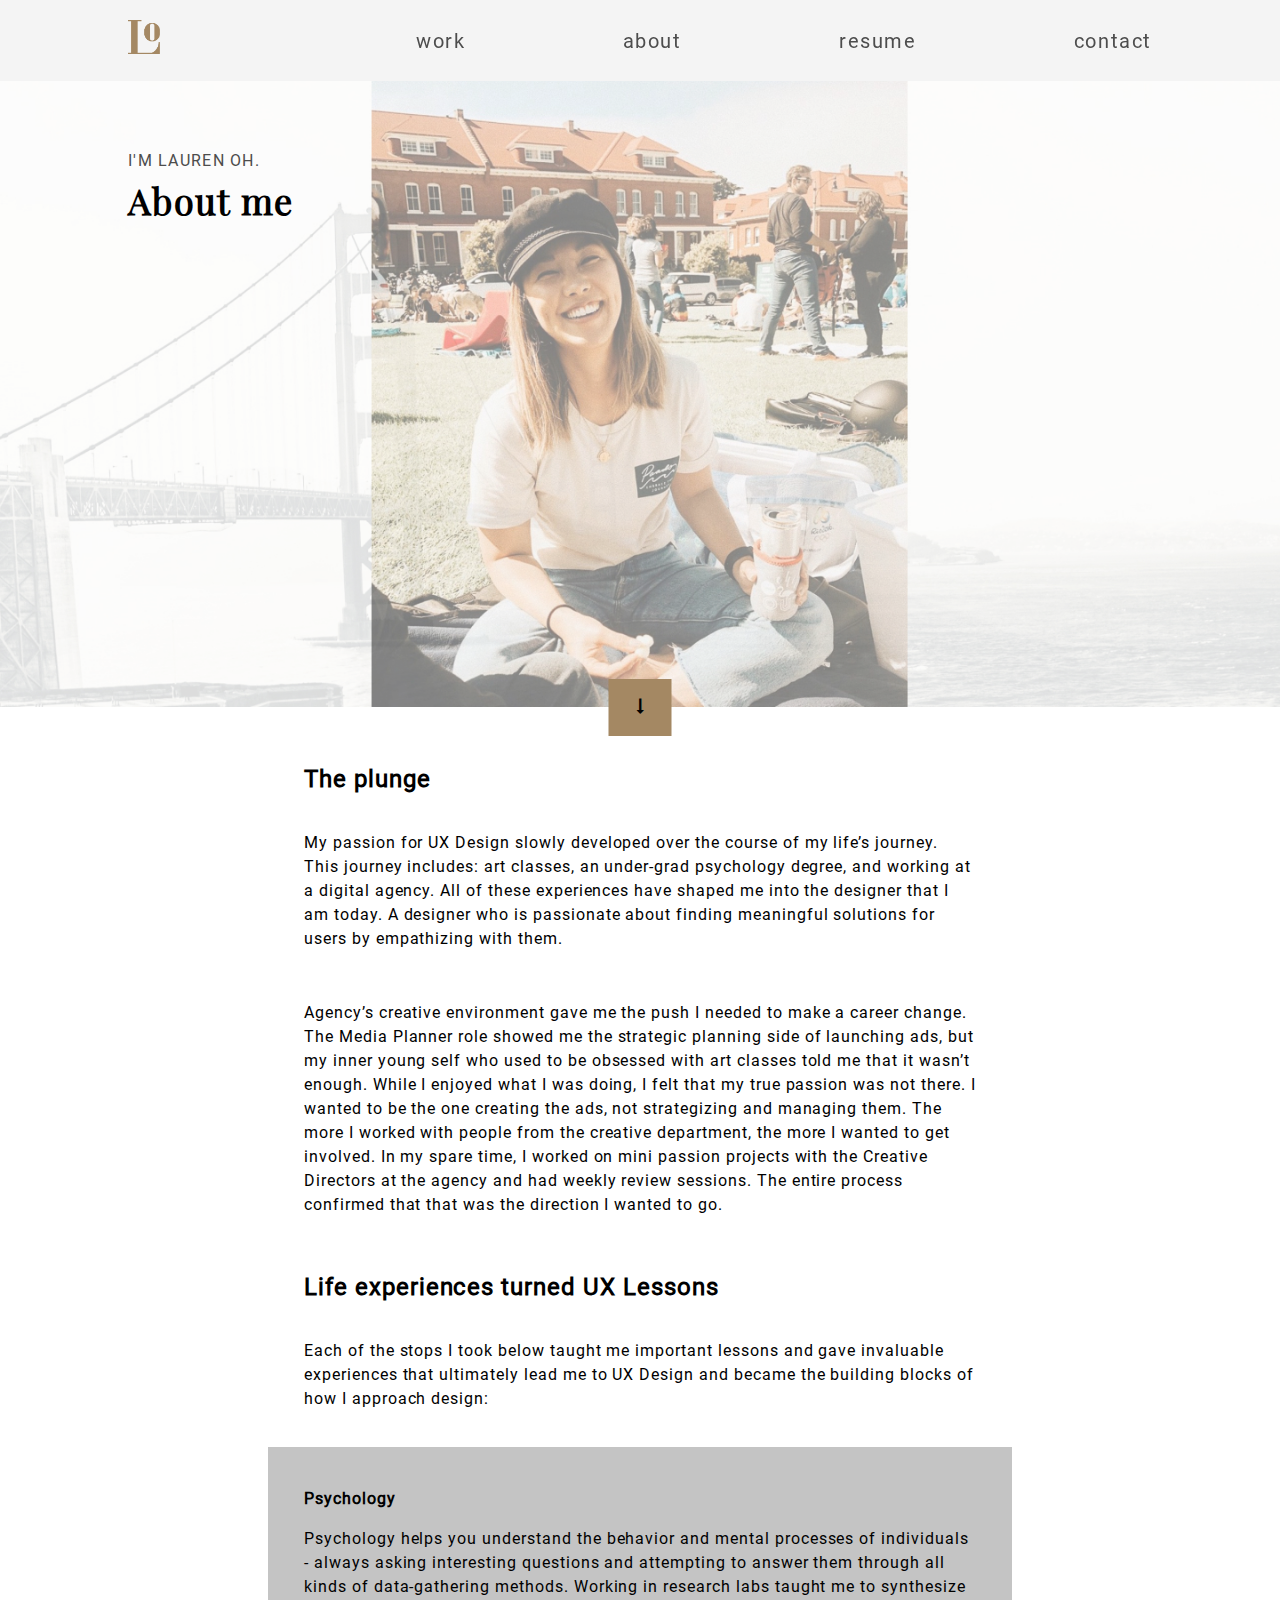
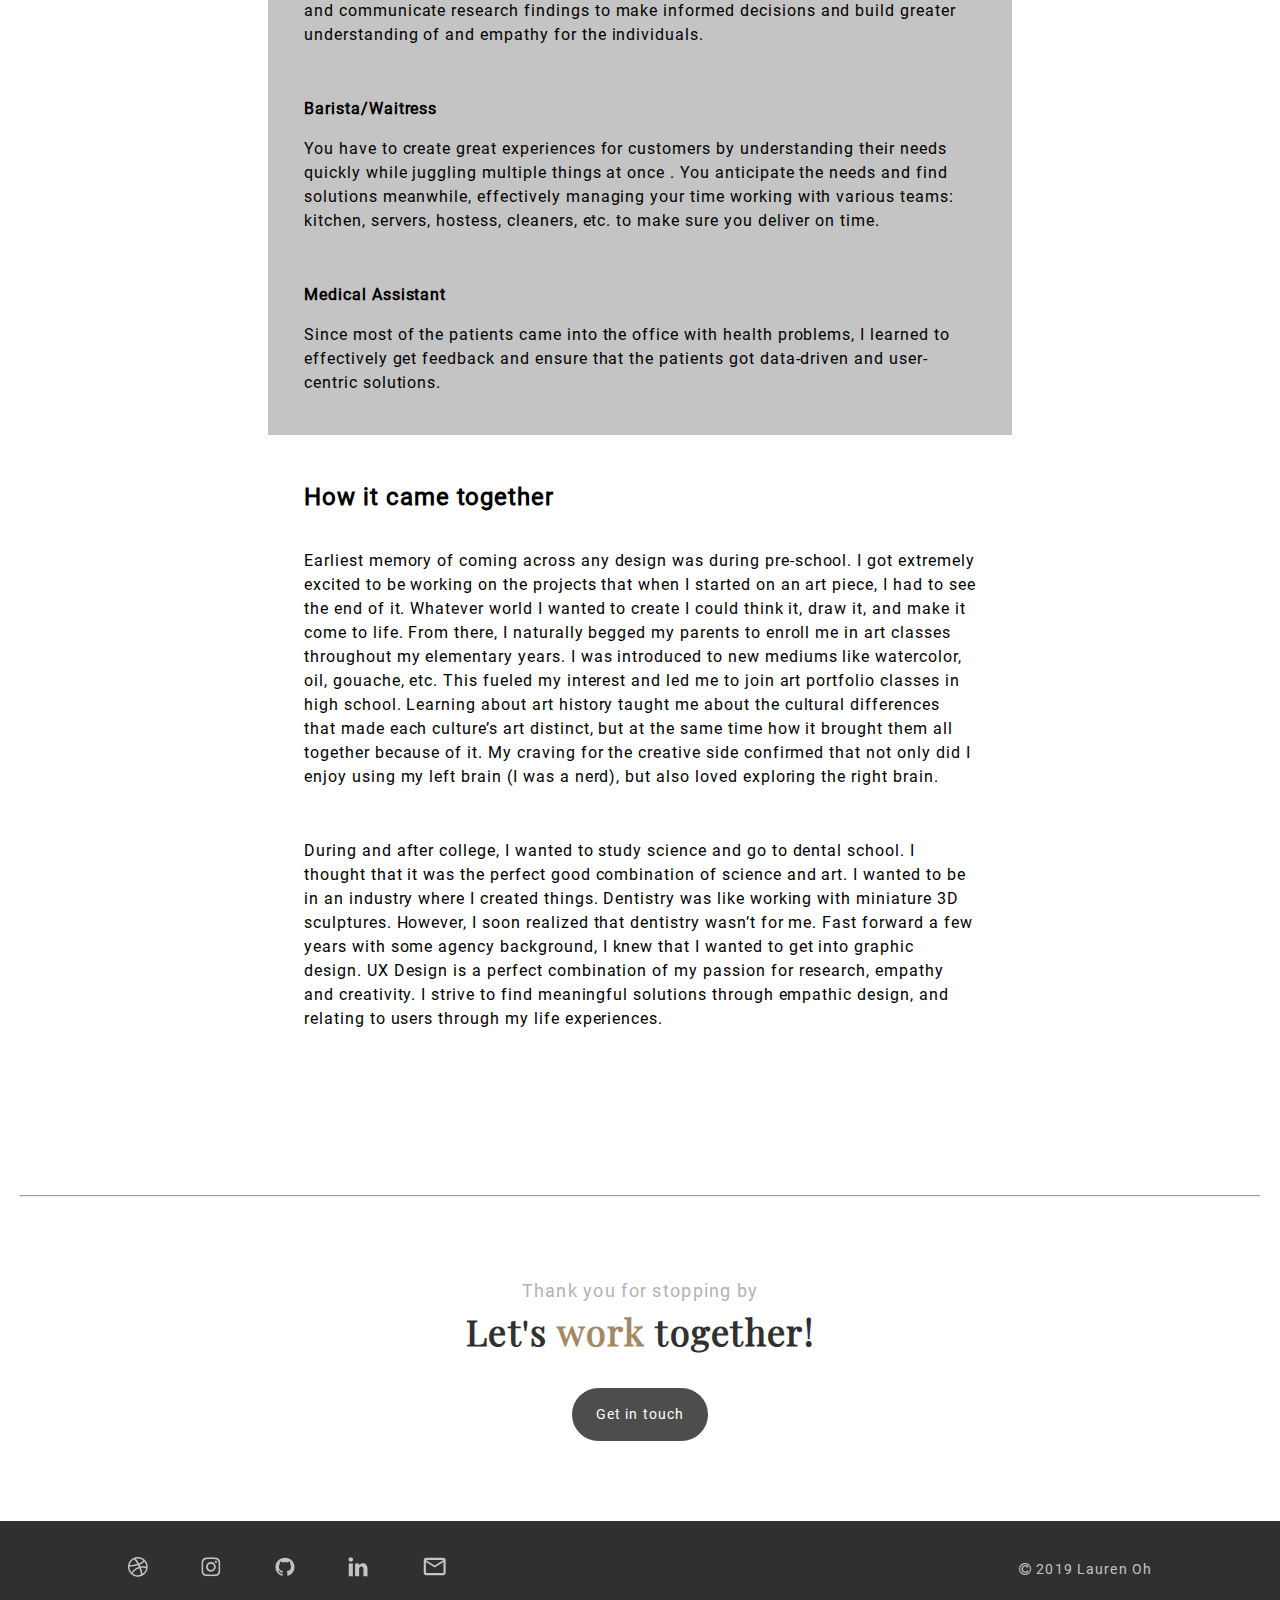
==== commit 4ec33378: "about update" ====
--- a/about-me.html
+++ b/about-me.html
@@ -66,9 +66,7 @@
       <br>
         <p class="about-paragraph about-section-font">My passion for UX Design slowly developed over the course of my life’s journey. This journey includes: art classes, an under-grad psychology degree, and working at a digital agency. All of these experiences have shaped me into the designer that I am today. A designer who is passionate about finding meaningful solutions for users by empathizing with them.</p>
         <br>
-        <p class="about-paragraph about-section-font">My last job as an agency Media Planner has taught me so much. As the media world is constantly changing, it pushed me to learn things quickly to not fall behind. Since many things are on a tight deadline, I was great at time management and balancing priorities. Teamwork, open communication and great client relationships were key to getting past the finish line. I always paid attention to detail, since the media buy placements and budgets were constantly changing. I needed a positive attitude, an open mind, and a desire to collaborate and learn. Asking questions got me the answers no one else knew, and in return saved me a lot of time.</p>
-        <br>
-        <p class="about-paragraph about-section-font">Agency’s creative environment gave me the push I needed to make a career change. The role showed me the strategic planning side of launching ads, but my inner young self who used to be obsessed with art classes told me that it wasn’t enough. While I enjoyed what I was doing, I felt that my true passion was not there. I wanted to be the one creating the ads, not strategizing and managing them. The more I worked around the Creatives, the more I wanted to be involved. In my spare time, I worked on mini passion projects with the Creative Directors at the agency and had weekly review sessions. The entire process confirmed that that was the direction I wanted to go.</p>
+        <p class="about-paragraph about-section-font">Agency’s creative environment gave me the push I needed to make a career change. The Media Planner role showed me the strategic planning side of launching ads, but my inner young self who used to be obsessed with art classes told me that it wasn’t enough. While I enjoyed what I was doing, I felt that my true passion was not there. I wanted to be the one creating the ads, not strategizing and managing them. The more I worked with people from the creative department, the more I wanted to get involved. In my spare time, I worked on mini passion projects with the Creative Directors at the agency and had weekly review sessions. The entire process confirmed that that was the direction I wanted to go.</p>
         <br><br>
       <h1 class="font-bold about-section-header">Life experiences turned UX Lessons</h1>
         <br>
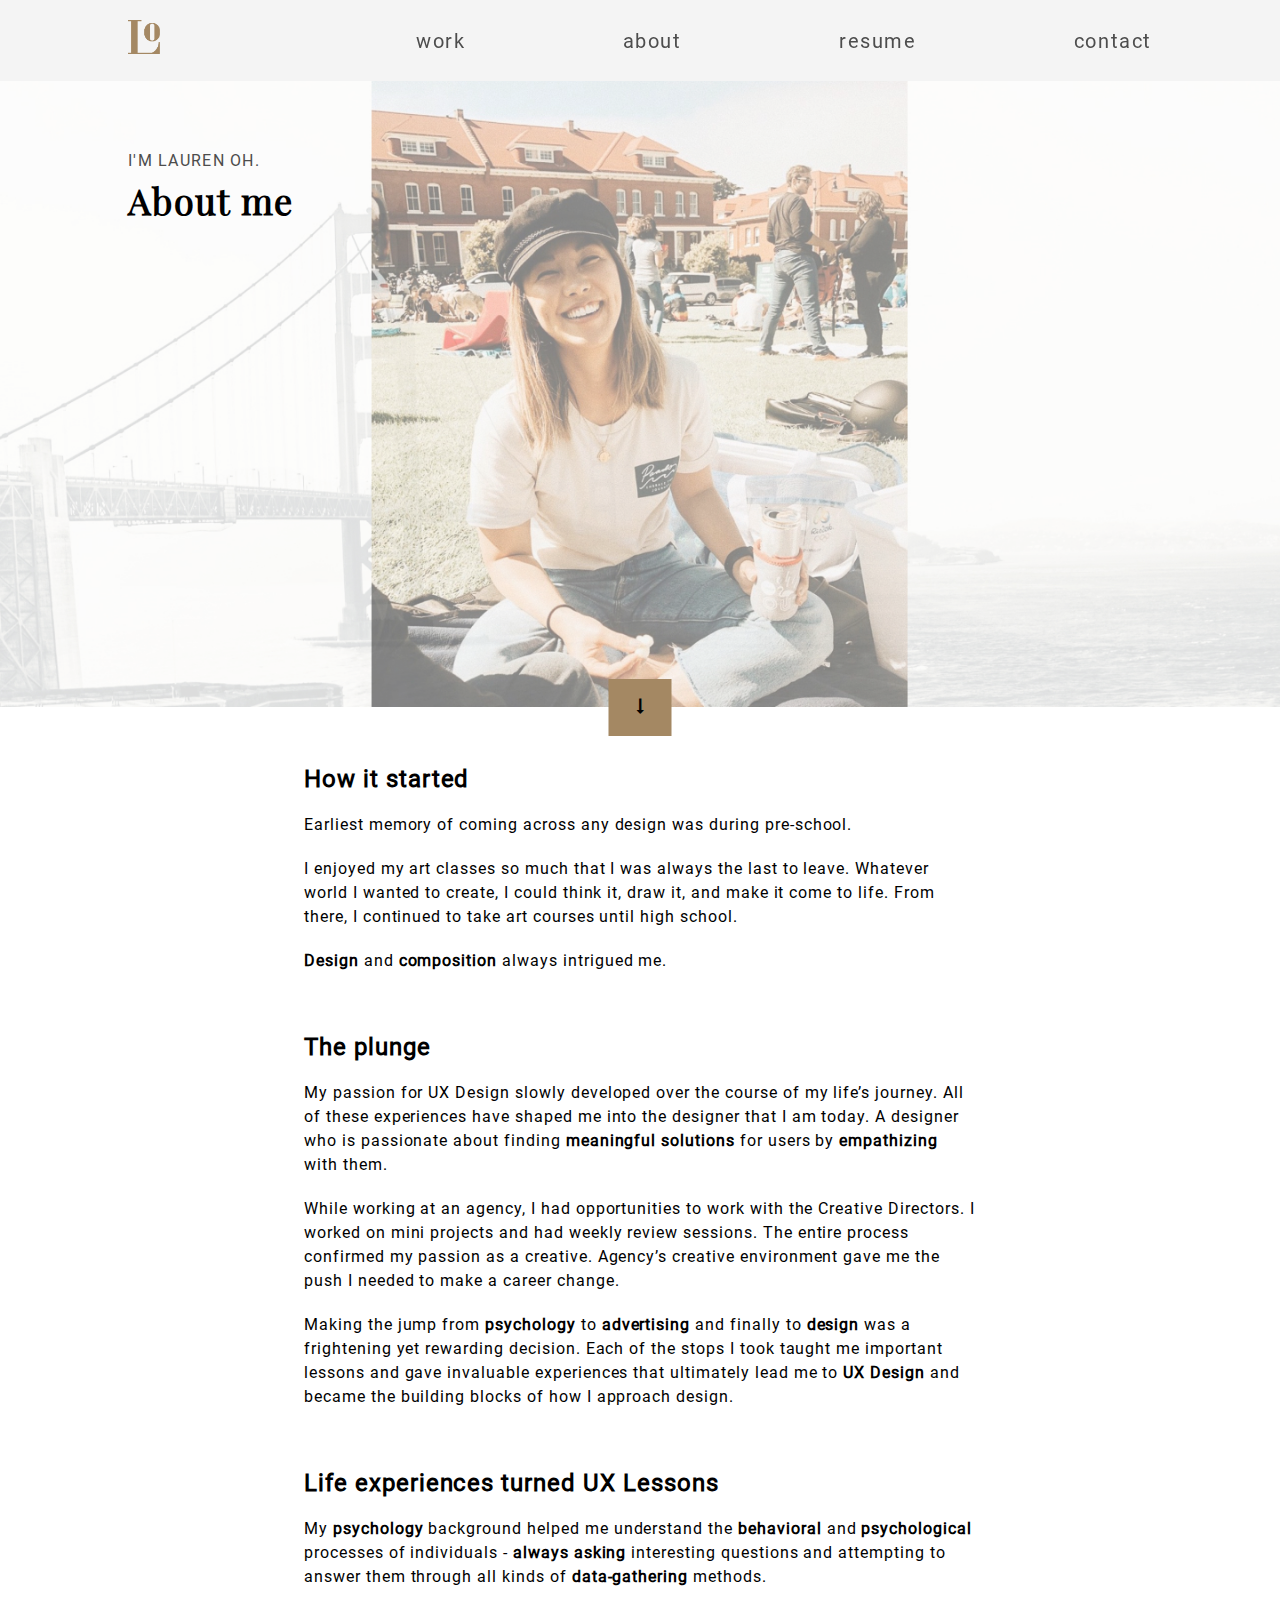
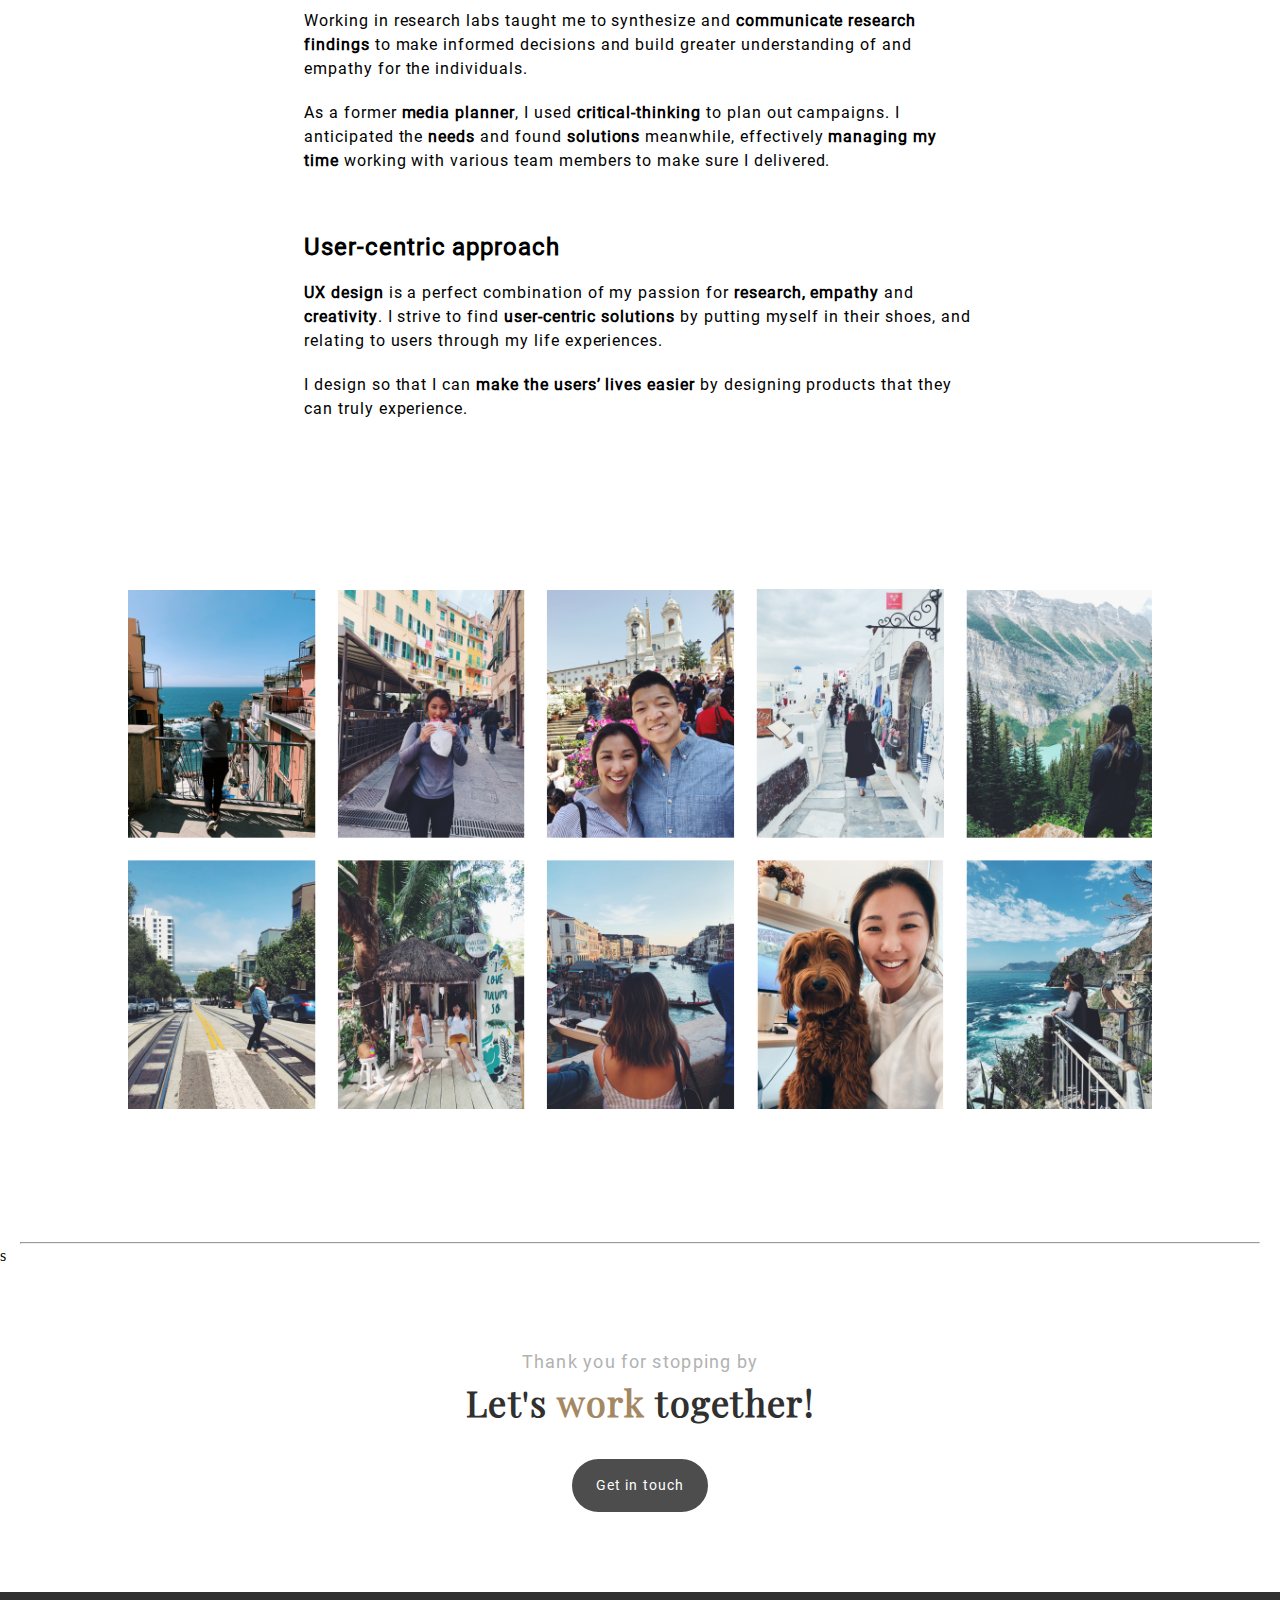
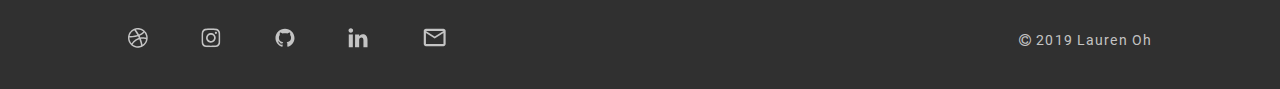
==== commit f66f89c0: "about me update" ====
--- a/about-me.html
+++ b/about-me.html
@@ -47,7 +47,7 @@
         <div class="navbar-section">
           <a href="/index.html#work" class="navbar-word navbar-work">work</a>
           <a href="/about-me.html" class="navbar-word">about</a>
-          <a href="https://drive.google.com/file/d/1PyAmIOdvQOz393U9qEhTdmQuK_YVWZwz/view?usp=sharing" target="_blank" class="navbar-word">resume</a>
+          <a href="https://drive.google.com/file/d/195ZMM4ul_InVPA6AM3wJzt1GOAN1hCLV/view?usp=sharing" target="_blank" class="navbar-word">resume</a>
           <a href="/contact.html" class="navbar-word">contact</a>
         </div>
       </div>
@@ -62,37 +62,31 @@
     </section>
 
     <section class="about-container plunge-paragraph mx-auto">
+      <h1 class="font-bold about-section-header">How it started</h1>
+        <p class="about-paragraph about-section-font paragraph-margin-bottom">Earliest memory of coming across any design was during pre-school.</p>
+        <p class="about-paragraph about-section-font paragraph-margin-bottom">I enjoyed my art classes so much that I was always the last to leave. Whatever world I wanted to create, I could think it, draw it, and make it come to life. From there, I continued to take art courses until high school.</p>
+        <p class="about-paragraph about-section-font paragraph-margin-bottom"><span class="font-bold">Design</span> and <span class="font-bold">composition</span> always intrigued me.</p>
+      <br><br>
       <h1 class="font-bold about-section-header">The plunge</h1>
-      <br>
-        <p class="about-paragraph about-section-font">My passion for UX Design slowly developed over the course of my life’s journey. This journey includes: art classes, an under-grad psychology degree, and working at a digital agency. All of these experiences have shaped me into the designer that I am today. A designer who is passionate about finding meaningful solutions for users by empathizing with them.</p>
-        <br>
-        <p class="about-paragraph about-section-font">Agency’s creative environment gave me the push I needed to make a career change. The Media Planner role showed me the strategic planning side of launching ads, but my inner young self who used to be obsessed with art classes told me that it wasn’t enough. While I enjoyed what I was doing, I felt that my true passion was not there. I wanted to be the one creating the ads, not strategizing and managing them. The more I worked with people from the creative department, the more I wanted to get involved. In my spare time, I worked on mini passion projects with the Creative Directors at the agency and had weekly review sessions. The entire process confirmed that that was the direction I wanted to go.</p>
-        <br><br>
+        <p class="about-paragraph about-section-font paragraph-margin-bottom">My passion for UX Design slowly developed over the course of my life’s journey. All of these experiences have shaped me into the designer that I am today. A designer who is passionate about finding <span class="font-bold">meaningful solutions</span> for users by <span class="font-bold">empathizing</span> with them.</p>
+        <p class="about-paragraph about-section-font paragraph-margin-bottom">While working at an agency, I had opportunities to work with the Creative Directors. I worked on mini projects and had weekly review sessions. The entire process confirmed my passion as a creative. Agency’s creative environment gave me the push I needed to make a career change.</p>
+        <p class="about-paragraph about-section-font paragraph-margin-bottom">Making the jump from <span class="font-bold">psychology</span> to <span class="font-bold">advertising</span> and finally to <span class="font-bold">design</span> was a frightening yet rewarding decision. Each of the stops I took taught me important lessons and gave invaluable experiences that ultimately lead me to <span class="font-bold">UX Design</span> and became the building blocks of how I approach design.</p>
+      <br><br>
       <h1 class="font-bold about-section-header">Life experiences turned UX Lessons</h1>
-        <br>
-        <p class="about-paragraph about-section-font">Each of the stops I took below taught me important lessons and gave invaluable experiences that ultimately lead me to UX Design and became the building blocks of how I approach design:</p>
+        <p class="about-paragraph about-section-font paragraph-margin-bottom">My <span class="font-bold">psychology</span> background helped me understand the <span class="font-bold">behavioral</span> and <span class="font-bold">psychological</span> processes of individuals - <span class="font-bold">always asking</span> interesting questions and attempting to answer them through all kinds of <span class="font-bold">data-gathering</span> methods.</p>
+        <p class="about-paragraph about-section-font paragraph-margin-bottom">Working in research labs taught me to synthesize and <span class="font-bold">communicate research findings</span> to make informed decisions and build greater understanding of and empathy for the individuals.</p>
+        <p class="about-paragraph about-section-font paragraph-margin-bottom">As a former <span class="font-bold">media planner</span>, I used <span class="font-bold">critical-thinking</span> to plan out campaigns. I anticipated the <span class="font-bold">needs</span> and found <span class="font-bold">solutions</span> meanwhile, effectively <span class="font-bold">managing my time</span> working with various team members to make sure I delivered.</p>
+      <br><br>
+      <h1 class="font-bold about-section-header">User-centric approach</h1>
+        <p class="about-paragraph about-section-font paragraph-margin-bottom"><span class="font-bold">UX design</span> is a perfect combination of my passion for <span class="font-bold">research, empathy</span> and <span class="font-bold">creativity</span>. I strive to find <span class="font-bold">user-centric solutions</span> by putting myself in their shoes, and relating to users through my life experiences.</p>
+        <p class="about-paragraph about-section-font paragraph-margin-bottom">I design so that I can <span class="font-bold">make the users’ lives easier</span> by designing products that they can truly experience.</p>
     </section>
 
-    <div class="about-container job-section">
-      <p class="about-section-font"><span class="font-bold">Psychology</span></p>
-      <p class="about-section-font">Psychology helps you understand the behavior and mental processes of individuals - always asking interesting questions and attempting to answer them through all kinds of data-gathering methods. Working in research labs taught me to synthesize and communicate research findings to make informed decisions and build greater understanding of and empathy for the individuals.</p>
-      <br>
-      <p class="about-section-font"><span class="font-bold">Barista/Waitress</span></p>
-      <p class="about-section-font">You have to create great experiences for customers by understanding their needs quickly while juggling multiple things at once . You anticipate the needs and find solutions meanwhile, effectively managing your time working with various teams: kitchen, servers, hostess, cleaners, etc. to make sure you deliver on time.</p>
-      <br>
-      <p class="about-section-font"><span class="font-bold">Medical Assistant</span></p>
-      <p class="about-section-font">Since most of the patients came into the office with health problems, I learned to effectively get feedback and ensure that the patients got data-driven and user-centric solutions.</p>
-    </div><br>
+    <div class="project-container mx-auto">
+      <img class="mx-auto" src="images2/myphotos.jpg" alt="myphoto">
+    </div>
 
-    <section class="about-container last-paragraph mx-auto">
-      <h1 class="font-bold about-section-header">How it came together</h1>
-        <br>
-        <p class="about-paragraph about-section-font">Earliest memory of coming across any design was during pre-school. I got extremely excited to be working on the projects that when I started on an art piece, I had to see the end of it. Whatever world I wanted to create I could think it, draw it, and make it come to life. From there, I naturally begged my parents to enroll me in art classes throughout my elementary years. I was introduced to new mediums like watercolor, oil, gouache, etc. This fueled my interest and led me to join art portfolio classes in high school. Learning about art history taught me about the cultural differences that made each culture’s art distinct, but at the same time how it brought them all together because of it. My craving for the creative side confirmed that not only did I enjoy using my left brain (I was a nerd), but also loved exploring the right brain.</p>
-        <br>
-        <p class="about-paragraph about-section-font">During and after college, I wanted to study science and go to dental school. I thought that it was the perfect good combination of science and art. I wanted to be in an industry where I created things. Dentistry was like working with miniature 3D sculptures. However, I soon realized that dentistry wasn’t for me. Fast forward a few years with some agency background, I knew that I wanted to get into graphic design. UX Design is a perfect combination of my passion for research, empathy and creativity. I strive to find meaningful solutions through empathic design, and relating to users through my life experiences.</p>
-    </section>
-
-    <hr class="final-line grey-line">
+    <hr class="final-line grey-line">s
 
     <section class="main-container thankyou-container">
       <h1 class="thank-you">Thank you for stopping by</h1>
--- a/styles/main.css
+++ b/styles/main.css
@@ -275,7 +275,7 @@
   margin-right: auto;
 }
 
-.case-study-box:hover, .case-study-box2:hover {
+.case-study-box:hover, .case-study-box2:hover, .case-study-box3:hover {
   cursor: pointer;
   background-color: #e6e6e6;
   transition: background-color .125s;
@@ -296,6 +296,36 @@
   background-size: 80px;
 }
 
+.case-study-box3 {
+  margin-top: 1.125rem;
+  margin-bottom: 1.125rem;
+  padding: 2rem 2rem;
+  background-color: #f3f3f3;
+  background-image: url("../images/mazlow-dashboard.png");
+  background-position: right;
+  background-repeat: no-repeat;
+  background-size: 140px;
+  width: 100%;
+  max-width: 20rem;
+  margin-left: auto;
+  margin-right: auto;
+}
+
+.case-study-box4 {
+  margin-top: 1.125rem;
+  margin-bottom: 1.125rem;
+  padding: 2rem 2rem;
+  background-color: #f3f3f3;
+  background-image: url("../images/apple-mobile.png");
+  background-position: right 30px center;
+  background-repeat: no-repeat;
+  width: 100%;
+  max-width: 20rem;
+  margin-left: auto;
+  margin-right: auto;
+  background-size: 80px;
+}
+
 .case-study {
   color: #4d4d4d;
   font-size: .75rem;
@@ -320,6 +350,12 @@
   font-size: 1.125rem;
 }
 
+.case-study-type3 {
+  color: #4d4d4d;
+  font-weight: bold;
+  font-size: .75rem;
+}
+
 .large-arrow-right {
   color: #c4c4c4;
   font-size: 1.875rem;
@@ -330,7 +366,6 @@
   display:flex;
   justify-content: space-between;
 }
-
 
 
 .skills-container {
--- a/styles/about-me.css
+++ b/styles/about-me.css
@@ -142,3 +142,8 @@
     padding-right: 0;
   }
 }
+
+
+.paragraph-margin-bottom {
+  margin-bottom: 20px;
+}
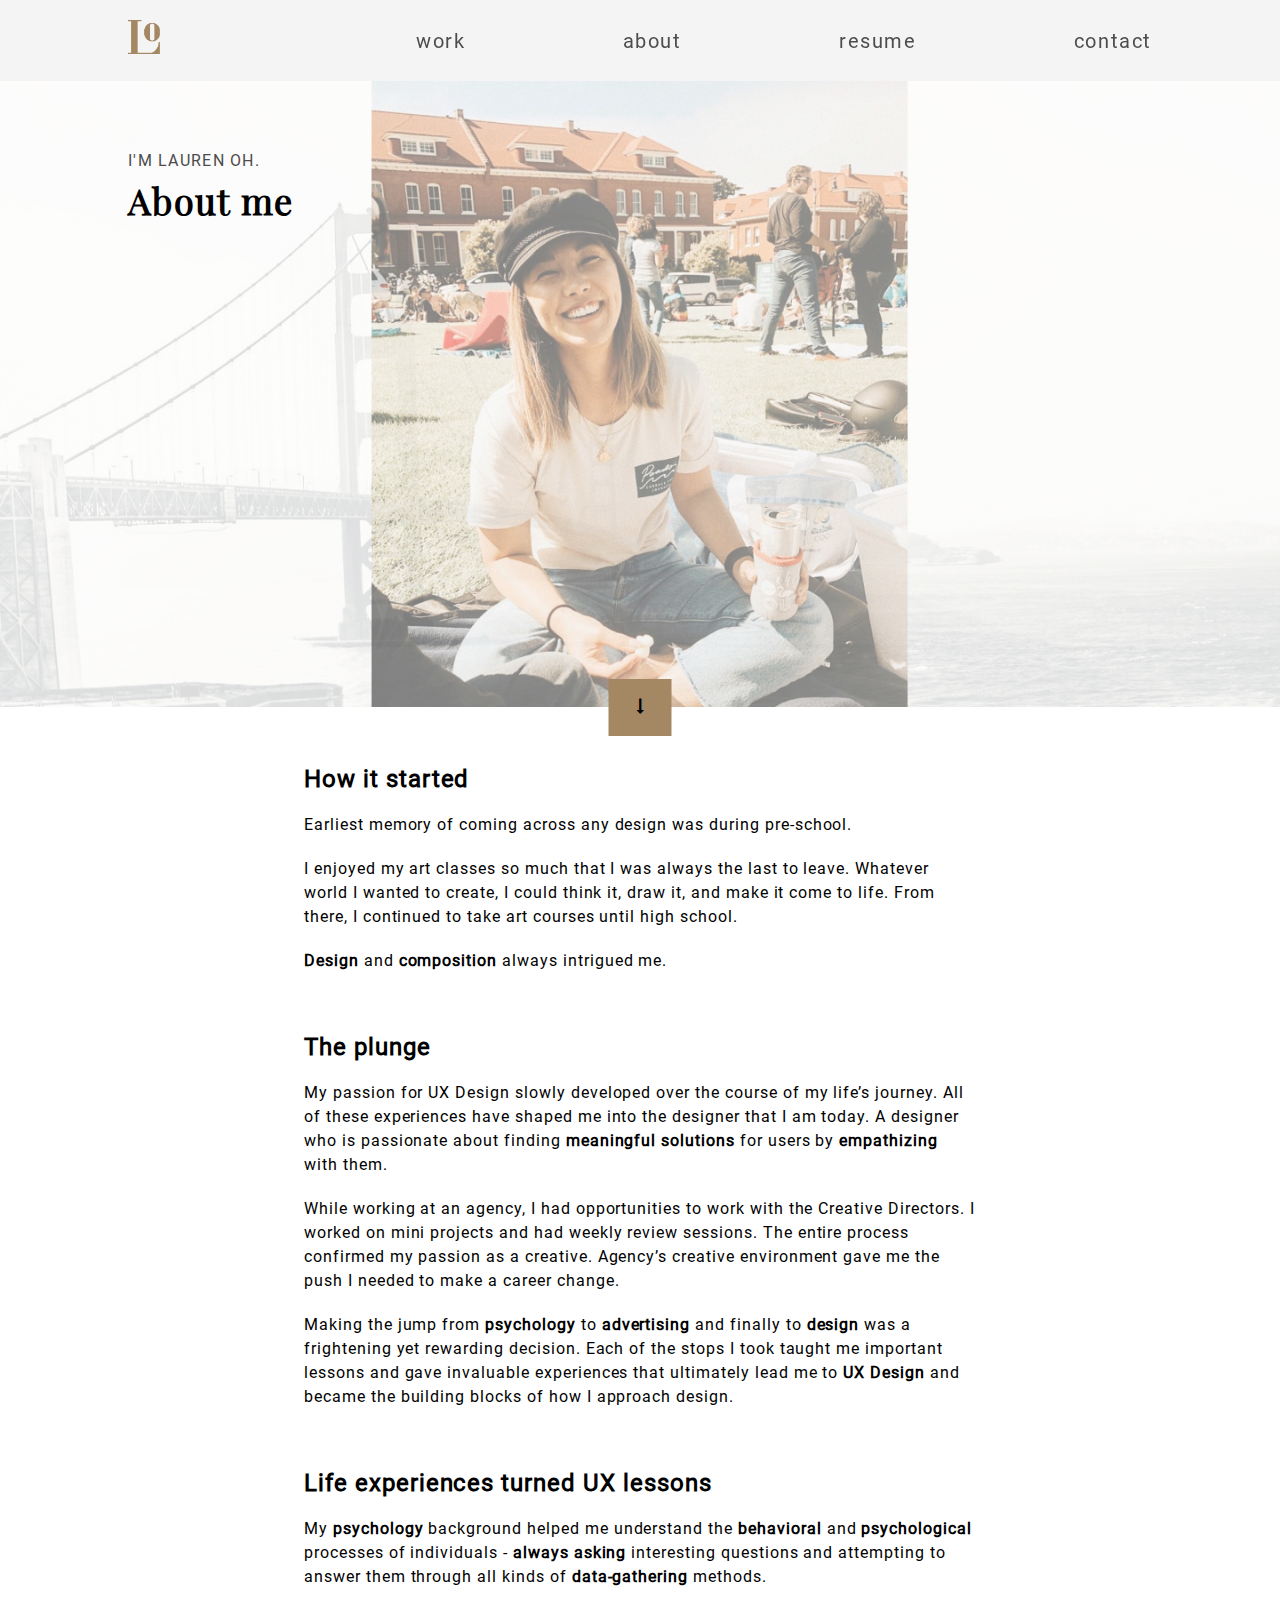
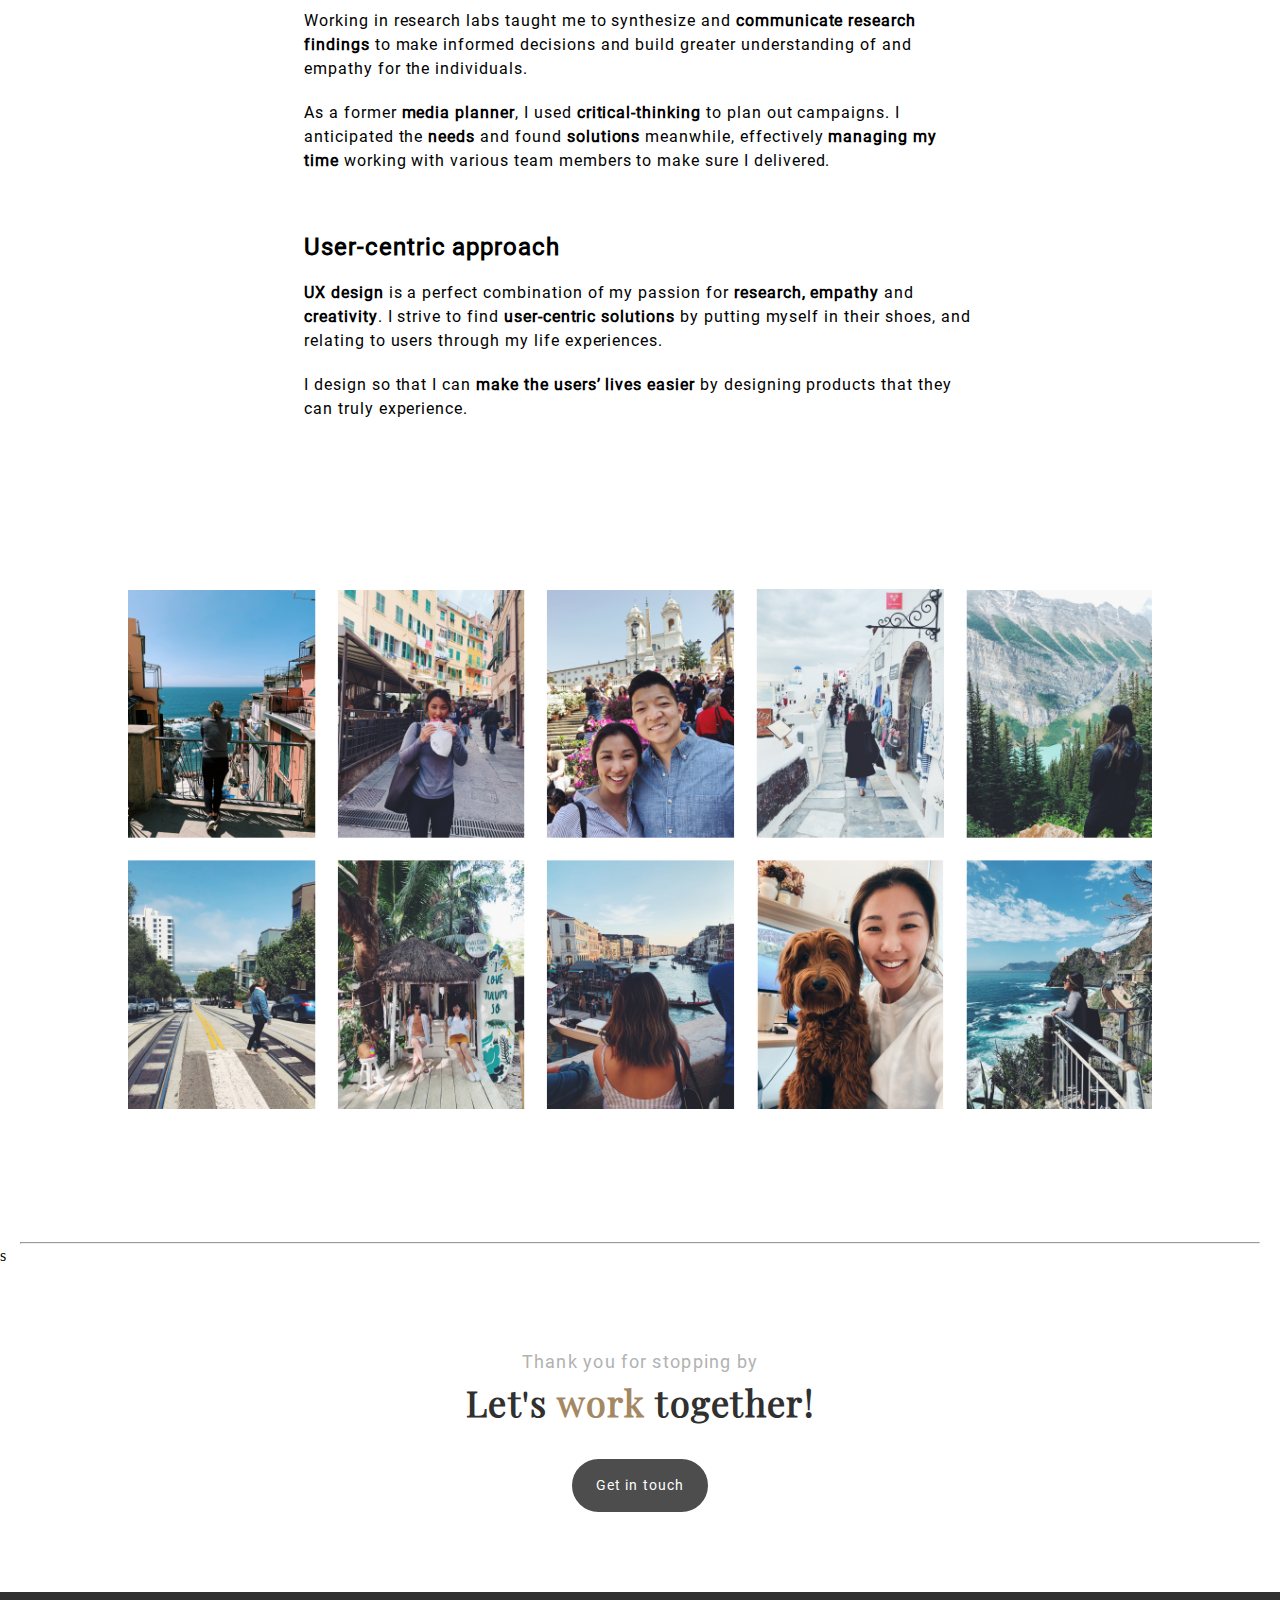
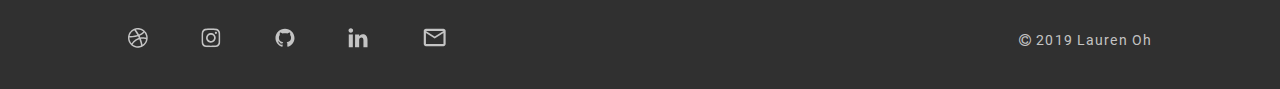
==== commit ca7a5fa2: "about me spelling update" ====
--- a/about-me.html
+++ b/about-me.html
@@ -72,7 +72,7 @@
         <p class="about-paragraph about-section-font paragraph-margin-bottom">While working at an agency, I had opportunities to work with the Creative Directors. I worked on mini projects and had weekly review sessions. The entire process confirmed my passion as a creative. Agency’s creative environment gave me the push I needed to make a career change.</p>
         <p class="about-paragraph about-section-font paragraph-margin-bottom">Making the jump from <span class="font-bold">psychology</span> to <span class="font-bold">advertising</span> and finally to <span class="font-bold">design</span> was a frightening yet rewarding decision. Each of the stops I took taught me important lessons and gave invaluable experiences that ultimately lead me to <span class="font-bold">UX Design</span> and became the building blocks of how I approach design.</p>
       <br><br>
-      <h1 class="font-bold about-section-header">Life experiences turned UX Lessons</h1>
+      <h1 class="font-bold about-section-header">Life experiences turned UX lessons</h1>
         <p class="about-paragraph about-section-font paragraph-margin-bottom">My <span class="font-bold">psychology</span> background helped me understand the <span class="font-bold">behavioral</span> and <span class="font-bold">psychological</span> processes of individuals - <span class="font-bold">always asking</span> interesting questions and attempting to answer them through all kinds of <span class="font-bold">data-gathering</span> methods.</p>
         <p class="about-paragraph about-section-font paragraph-margin-bottom">Working in research labs taught me to synthesize and <span class="font-bold">communicate research findings</span> to make informed decisions and build greater understanding of and empathy for the individuals.</p>
         <p class="about-paragraph about-section-font paragraph-margin-bottom">As a former <span class="font-bold">media planner</span>, I used <span class="font-bold">critical-thinking</span> to plan out campaigns. I anticipated the <span class="font-bold">needs</span> and found <span class="font-bold">solutions</span> meanwhile, effectively <span class="font-bold">managing my time</span> working with various team members to make sure I delivered.</p>
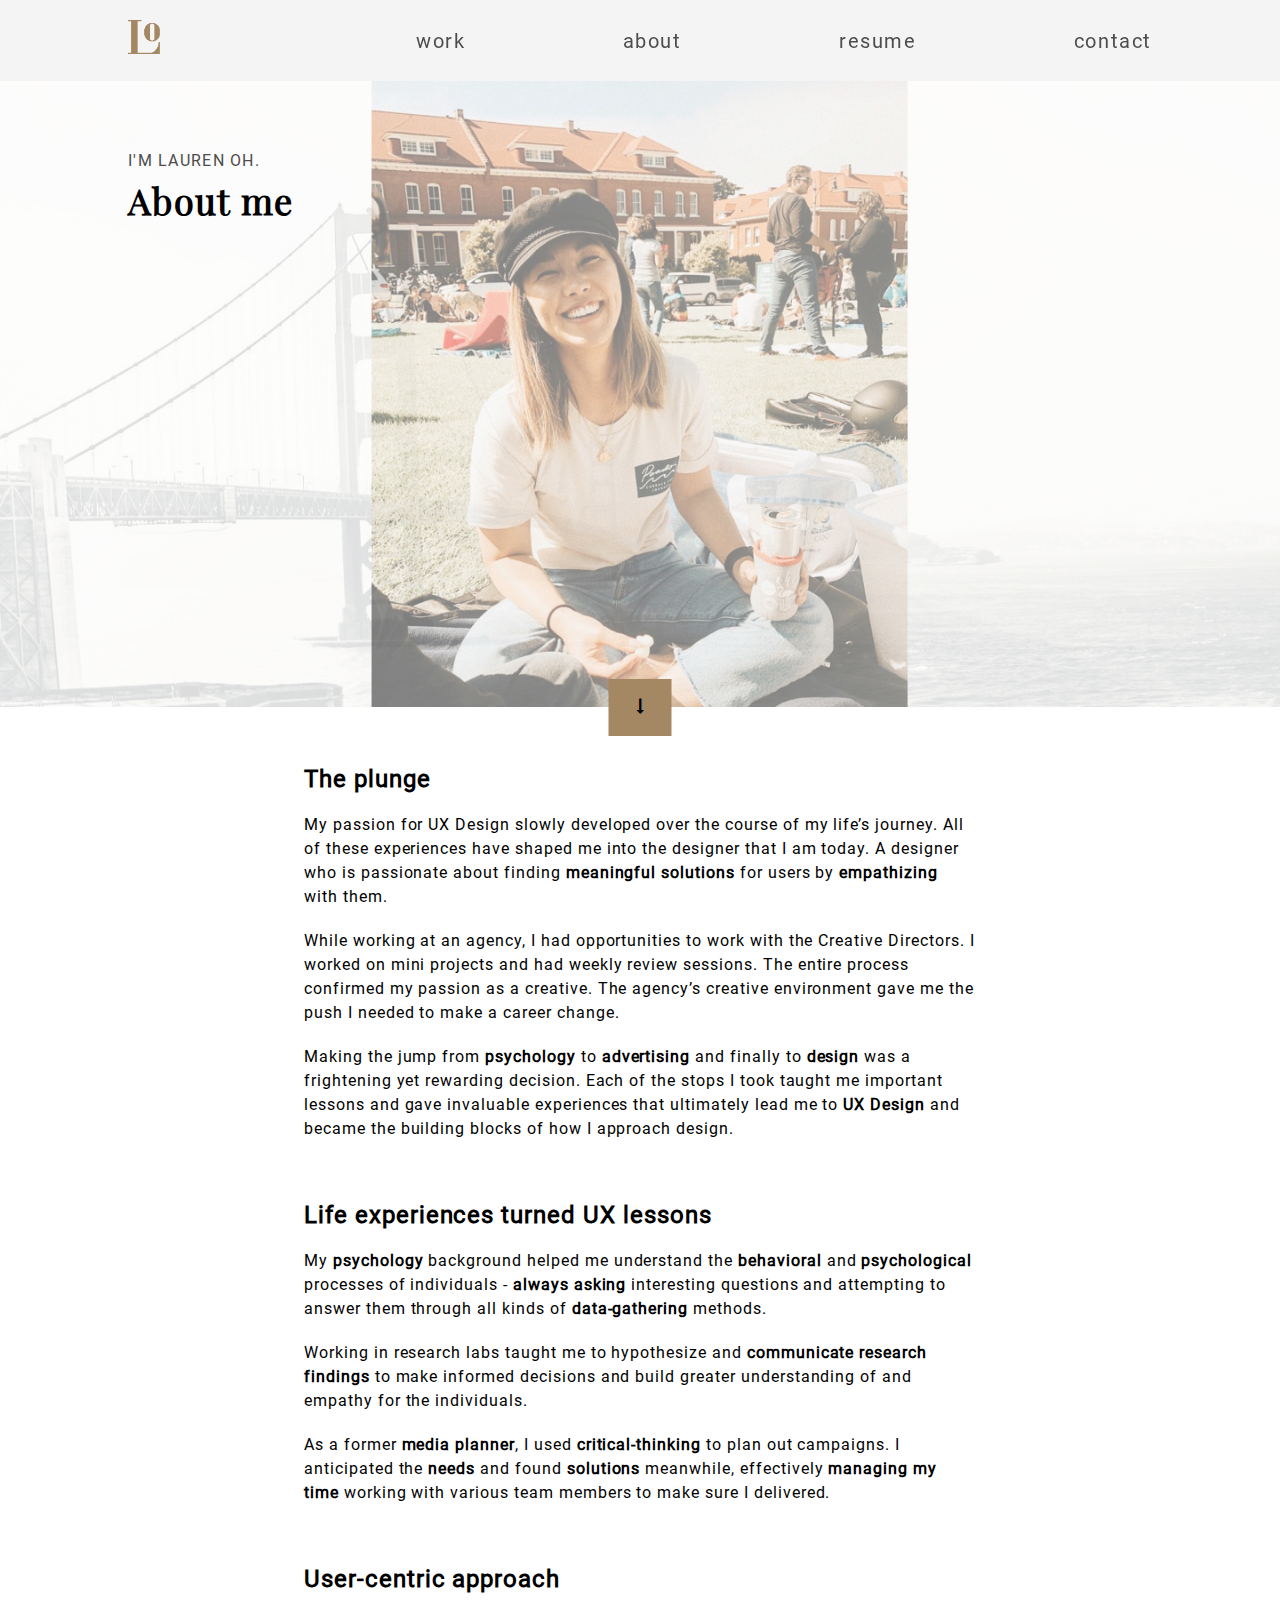
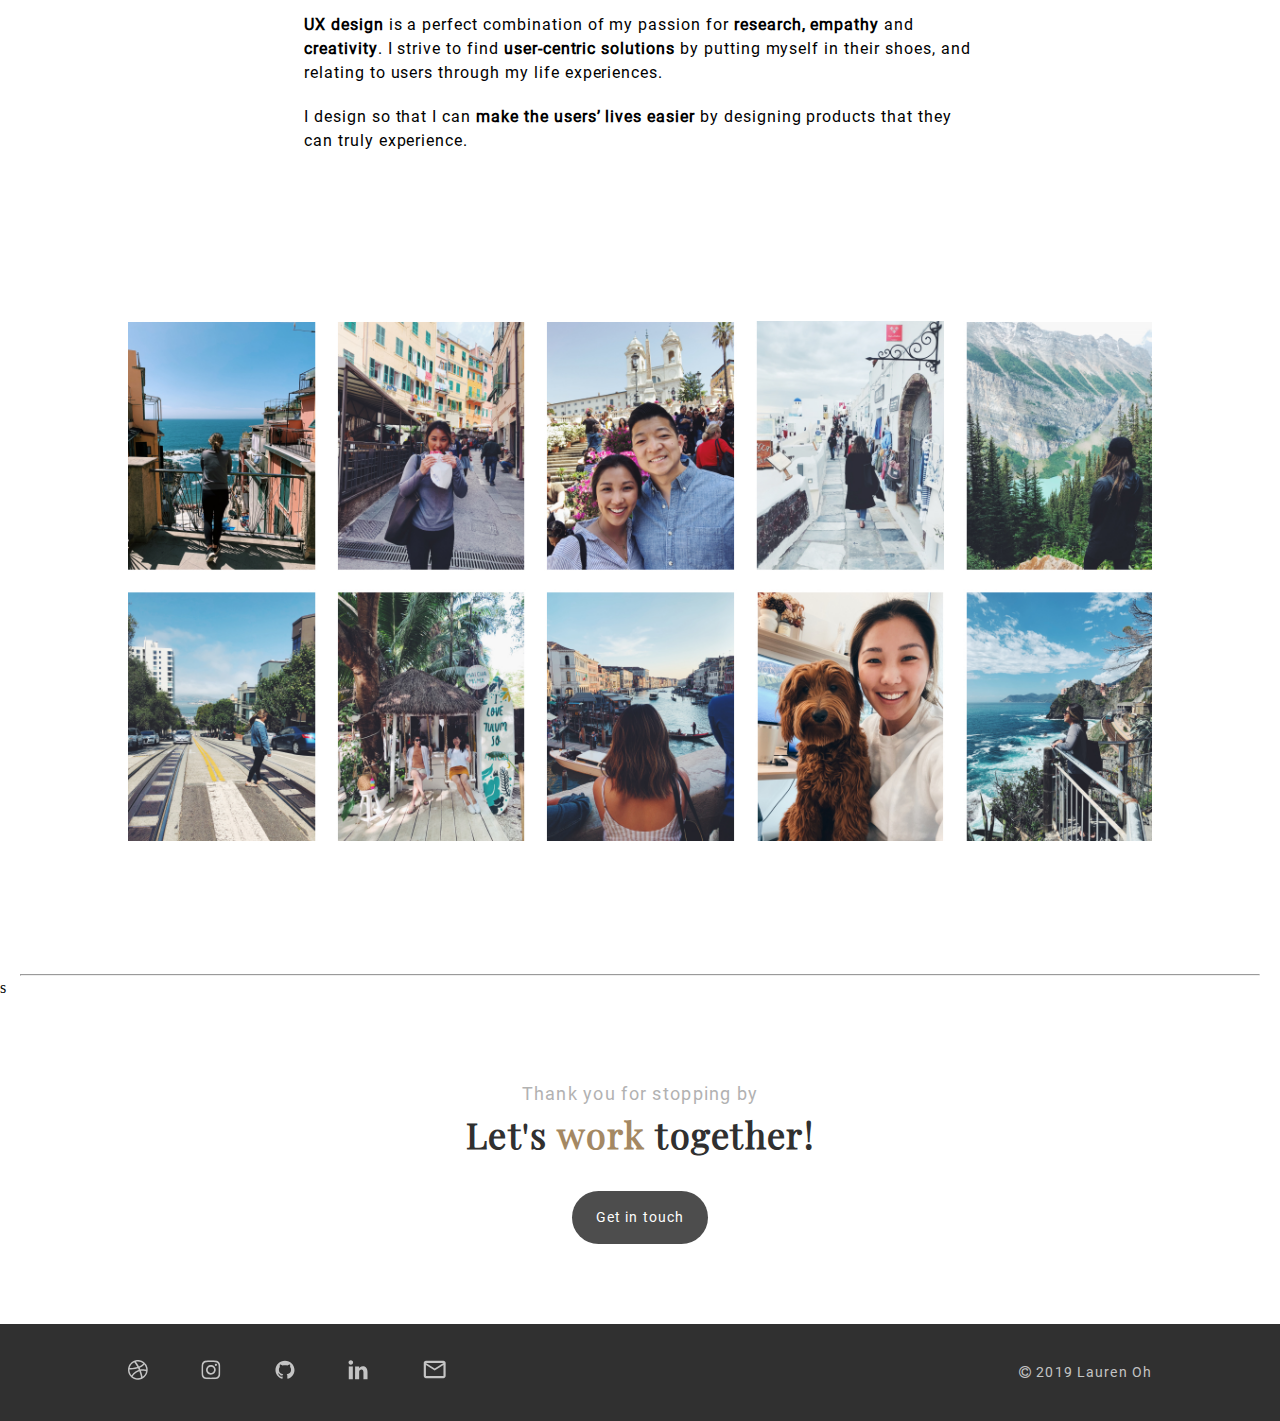
==== commit 320cd5e9: "about me updates" ====
--- a/about-me.html
+++ b/about-me.html
@@ -62,19 +62,14 @@
     </section>
 
     <section class="about-container plunge-paragraph mx-auto">
-      <h1 class="font-bold about-section-header">How it started</h1>
-        <p class="about-paragraph about-section-font paragraph-margin-bottom">Earliest memory of coming across any design was during pre-school.</p>
-        <p class="about-paragraph about-section-font paragraph-margin-bottom">I enjoyed my art classes so much that I was always the last to leave. Whatever world I wanted to create, I could think it, draw it, and make it come to life. From there, I continued to take art courses until high school.</p>
-        <p class="about-paragraph about-section-font paragraph-margin-bottom"><span class="font-bold">Design</span> and <span class="font-bold">composition</span> always intrigued me.</p>
-      <br><br>
       <h1 class="font-bold about-section-header">The plunge</h1>
         <p class="about-paragraph about-section-font paragraph-margin-bottom">My passion for UX Design slowly developed over the course of my life’s journey. All of these experiences have shaped me into the designer that I am today. A designer who is passionate about finding <span class="font-bold">meaningful solutions</span> for users by <span class="font-bold">empathizing</span> with them.</p>
-        <p class="about-paragraph about-section-font paragraph-margin-bottom">While working at an agency, I had opportunities to work with the Creative Directors. I worked on mini projects and had weekly review sessions. The entire process confirmed my passion as a creative. Agency’s creative environment gave me the push I needed to make a career change.</p>
+        <p class="about-paragraph about-section-font paragraph-margin-bottom">While working at an agency, I had opportunities to work with the Creative Directors. I worked on mini projects and had weekly review sessions. The entire process confirmed my passion as a creative. The agency’s creative environment gave me the push I needed to make a career change.</p>
         <p class="about-paragraph about-section-font paragraph-margin-bottom">Making the jump from <span class="font-bold">psychology</span> to <span class="font-bold">advertising</span> and finally to <span class="font-bold">design</span> was a frightening yet rewarding decision. Each of the stops I took taught me important lessons and gave invaluable experiences that ultimately lead me to <span class="font-bold">UX Design</span> and became the building blocks of how I approach design.</p>
       <br><br>
       <h1 class="font-bold about-section-header">Life experiences turned UX lessons</h1>
         <p class="about-paragraph about-section-font paragraph-margin-bottom">My <span class="font-bold">psychology</span> background helped me understand the <span class="font-bold">behavioral</span> and <span class="font-bold">psychological</span> processes of individuals - <span class="font-bold">always asking</span> interesting questions and attempting to answer them through all kinds of <span class="font-bold">data-gathering</span> methods.</p>
-        <p class="about-paragraph about-section-font paragraph-margin-bottom">Working in research labs taught me to synthesize and <span class="font-bold">communicate research findings</span> to make informed decisions and build greater understanding of and empathy for the individuals.</p>
+        <p class="about-paragraph about-section-font paragraph-margin-bottom">Working in research labs taught me to hypothesize and <span class="font-bold">communicate research findings</span> to make informed decisions and build greater understanding of and empathy for the individuals.</p>
         <p class="about-paragraph about-section-font paragraph-margin-bottom">As a former <span class="font-bold">media planner</span>, I used <span class="font-bold">critical-thinking</span> to plan out campaigns. I anticipated the <span class="font-bold">needs</span> and found <span class="font-bold">solutions</span> meanwhile, effectively <span class="font-bold">managing my time</span> working with various team members to make sure I delivered.</p>
       <br><br>
       <h1 class="font-bold about-section-header">User-centric approach</h1>
